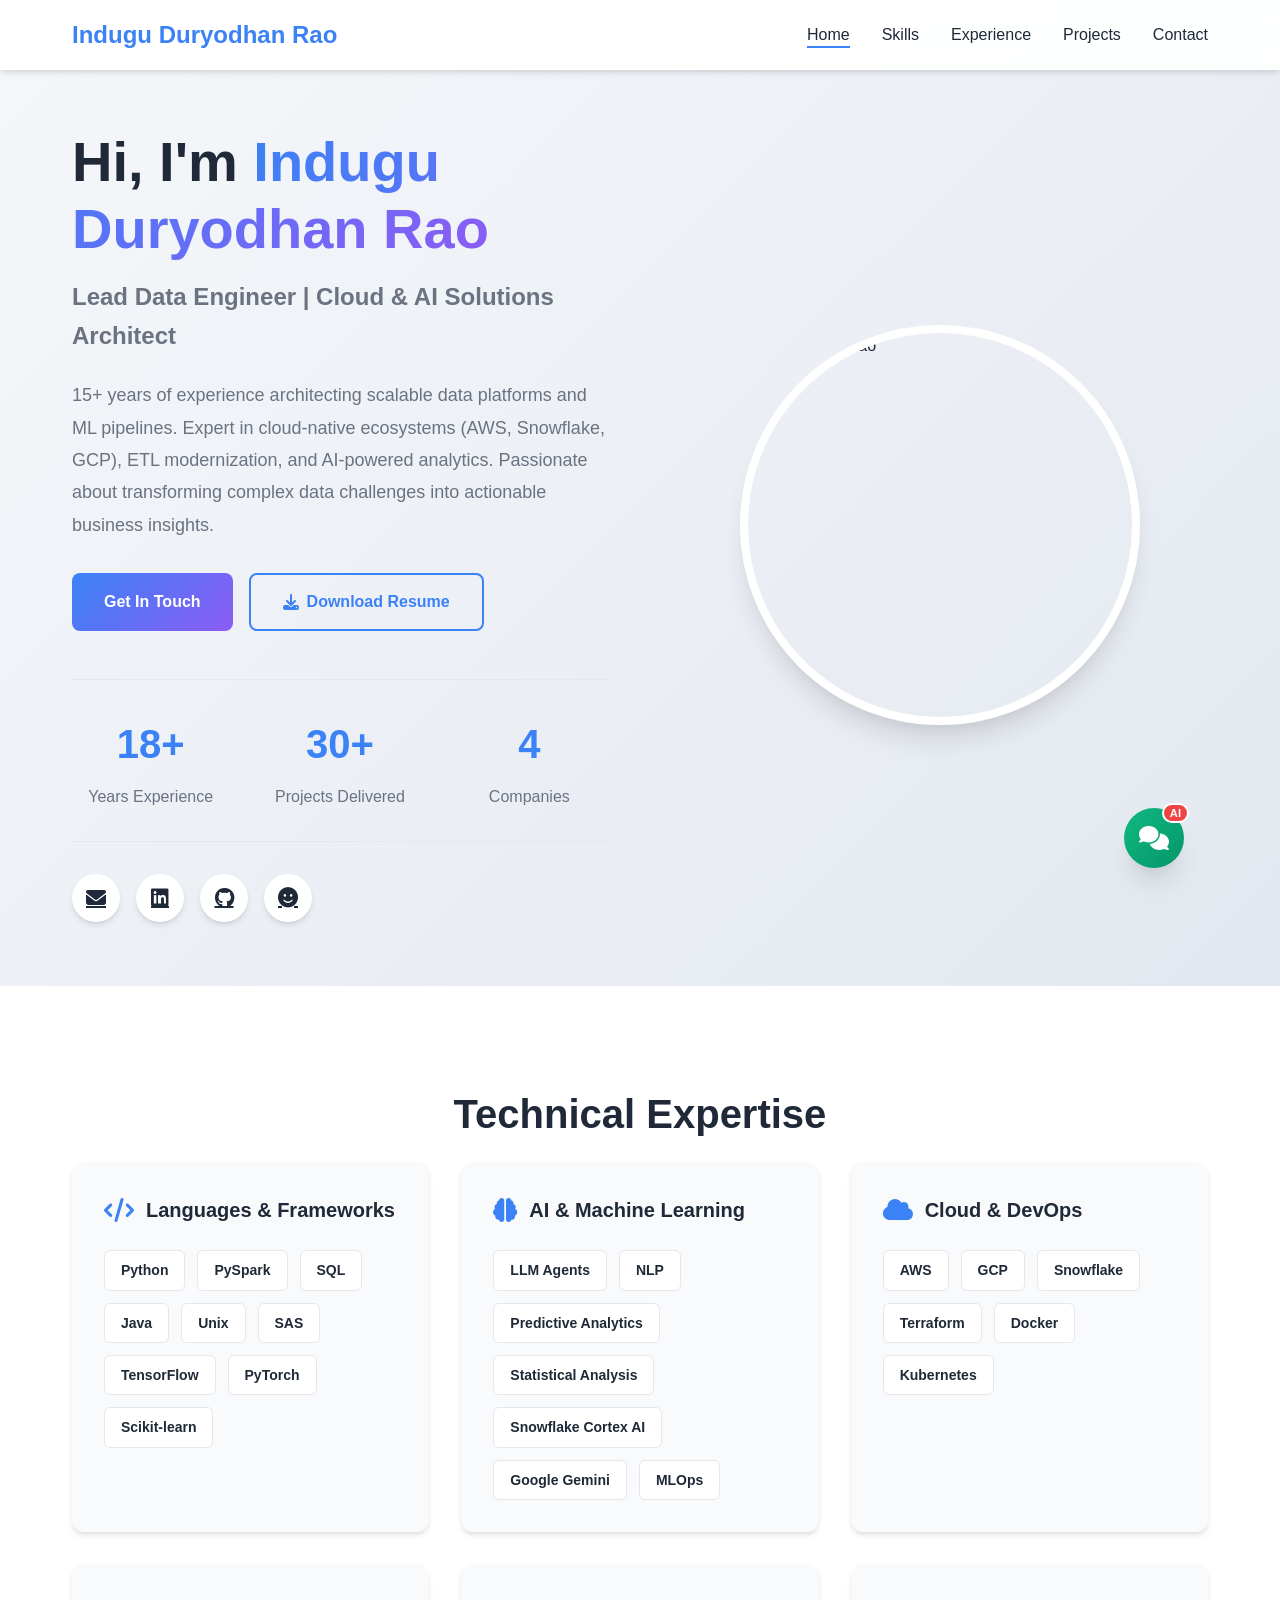
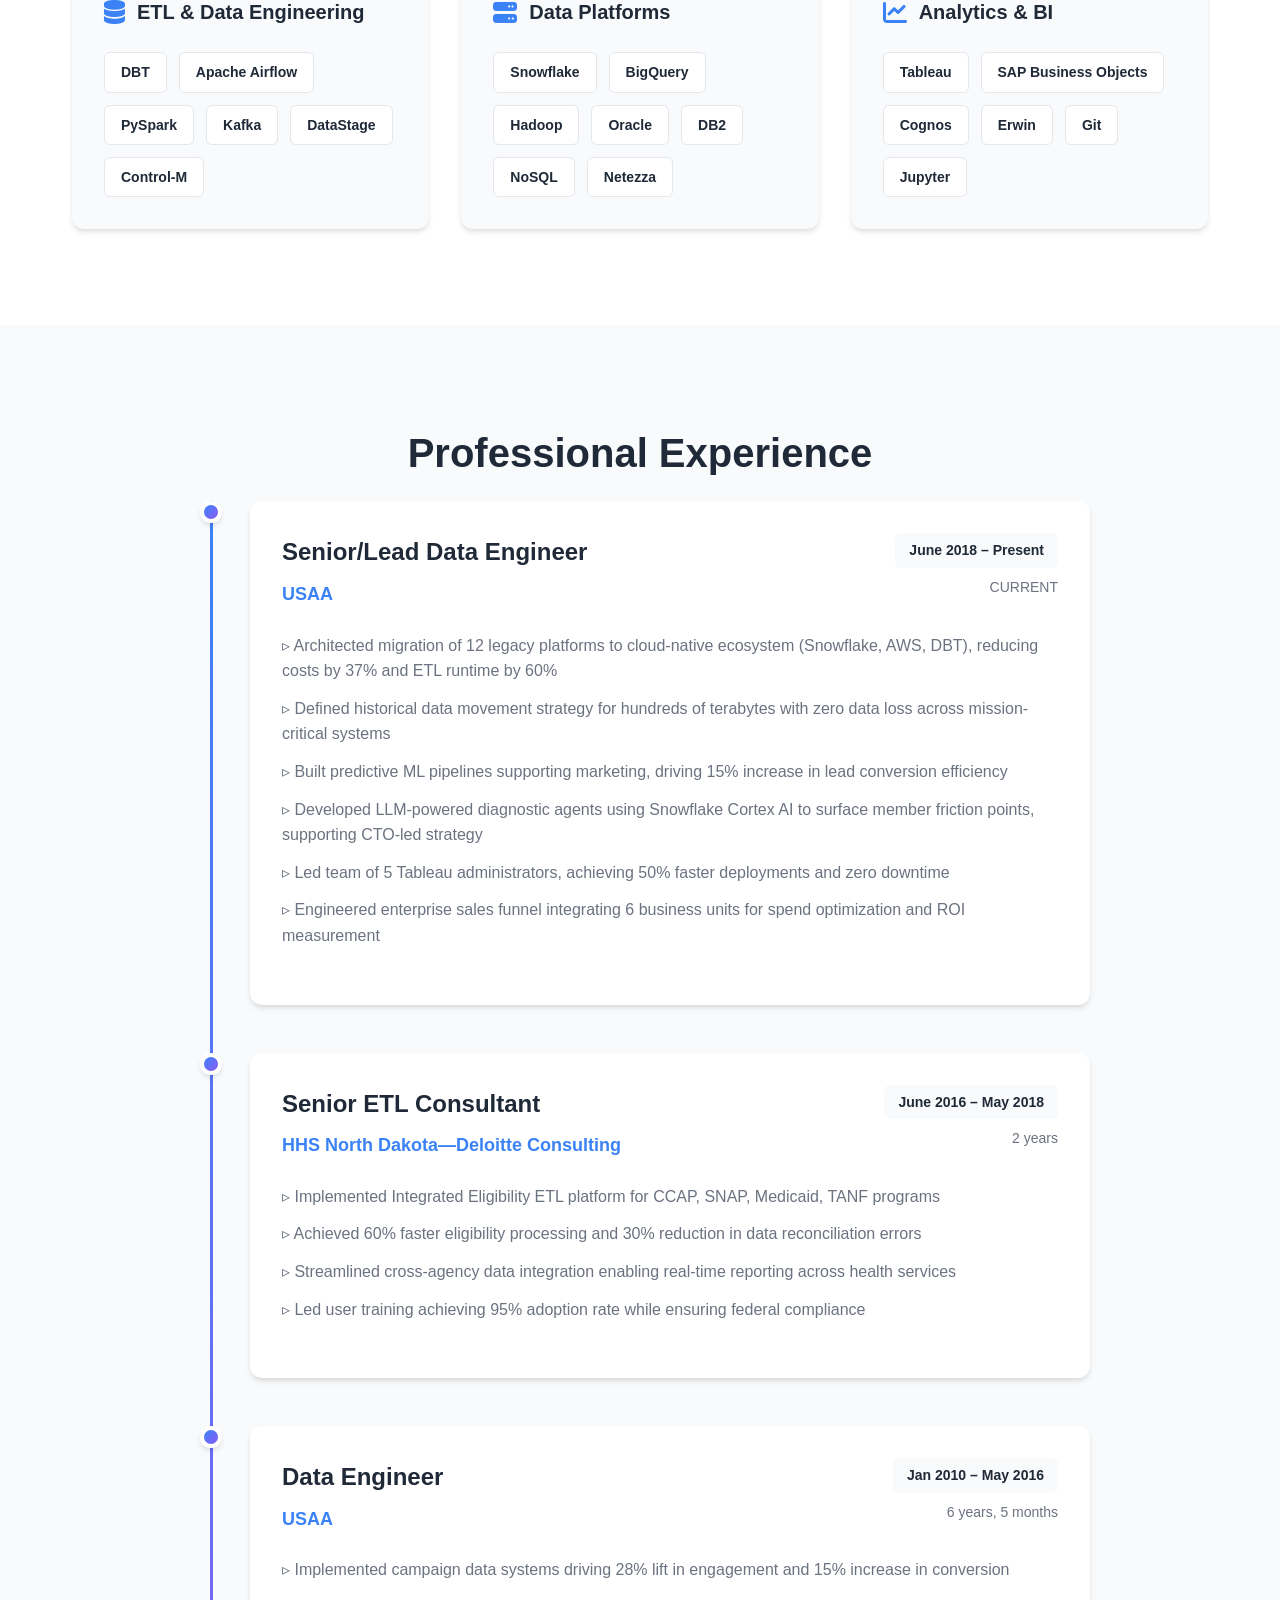
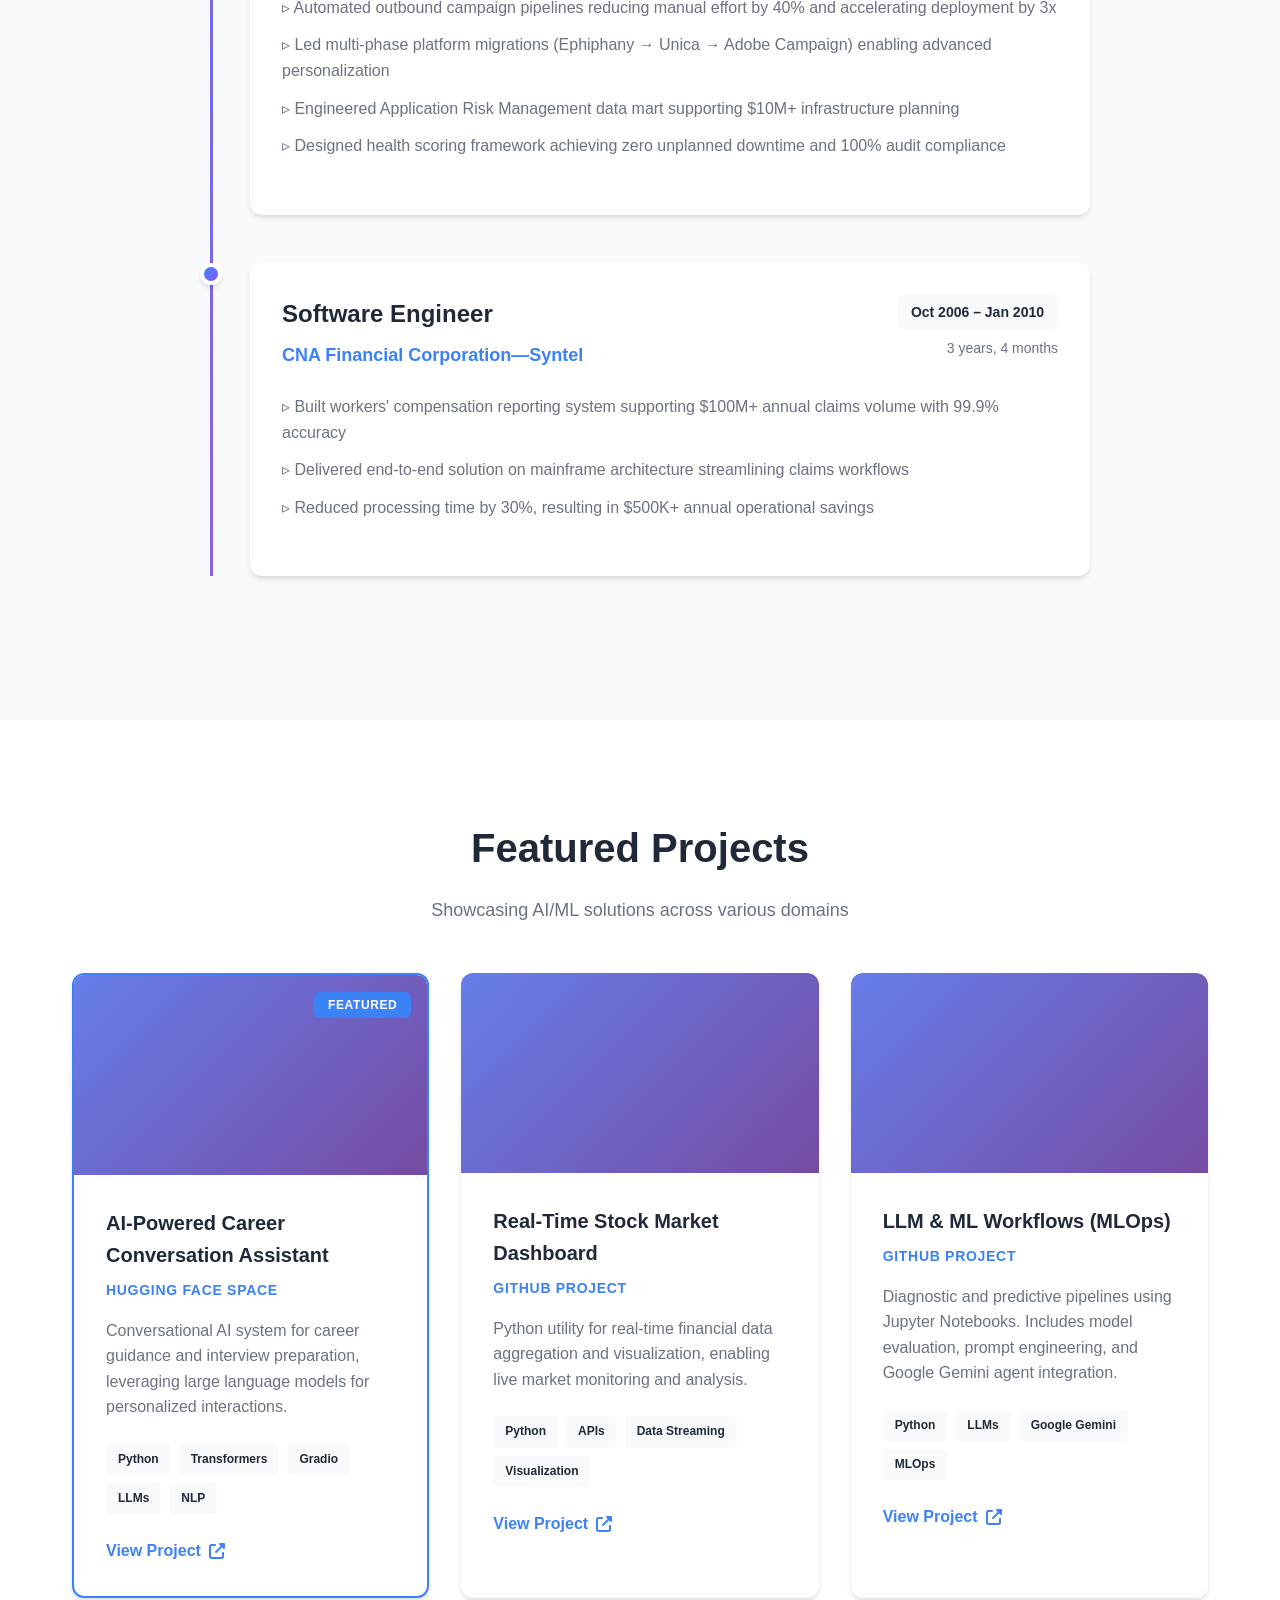
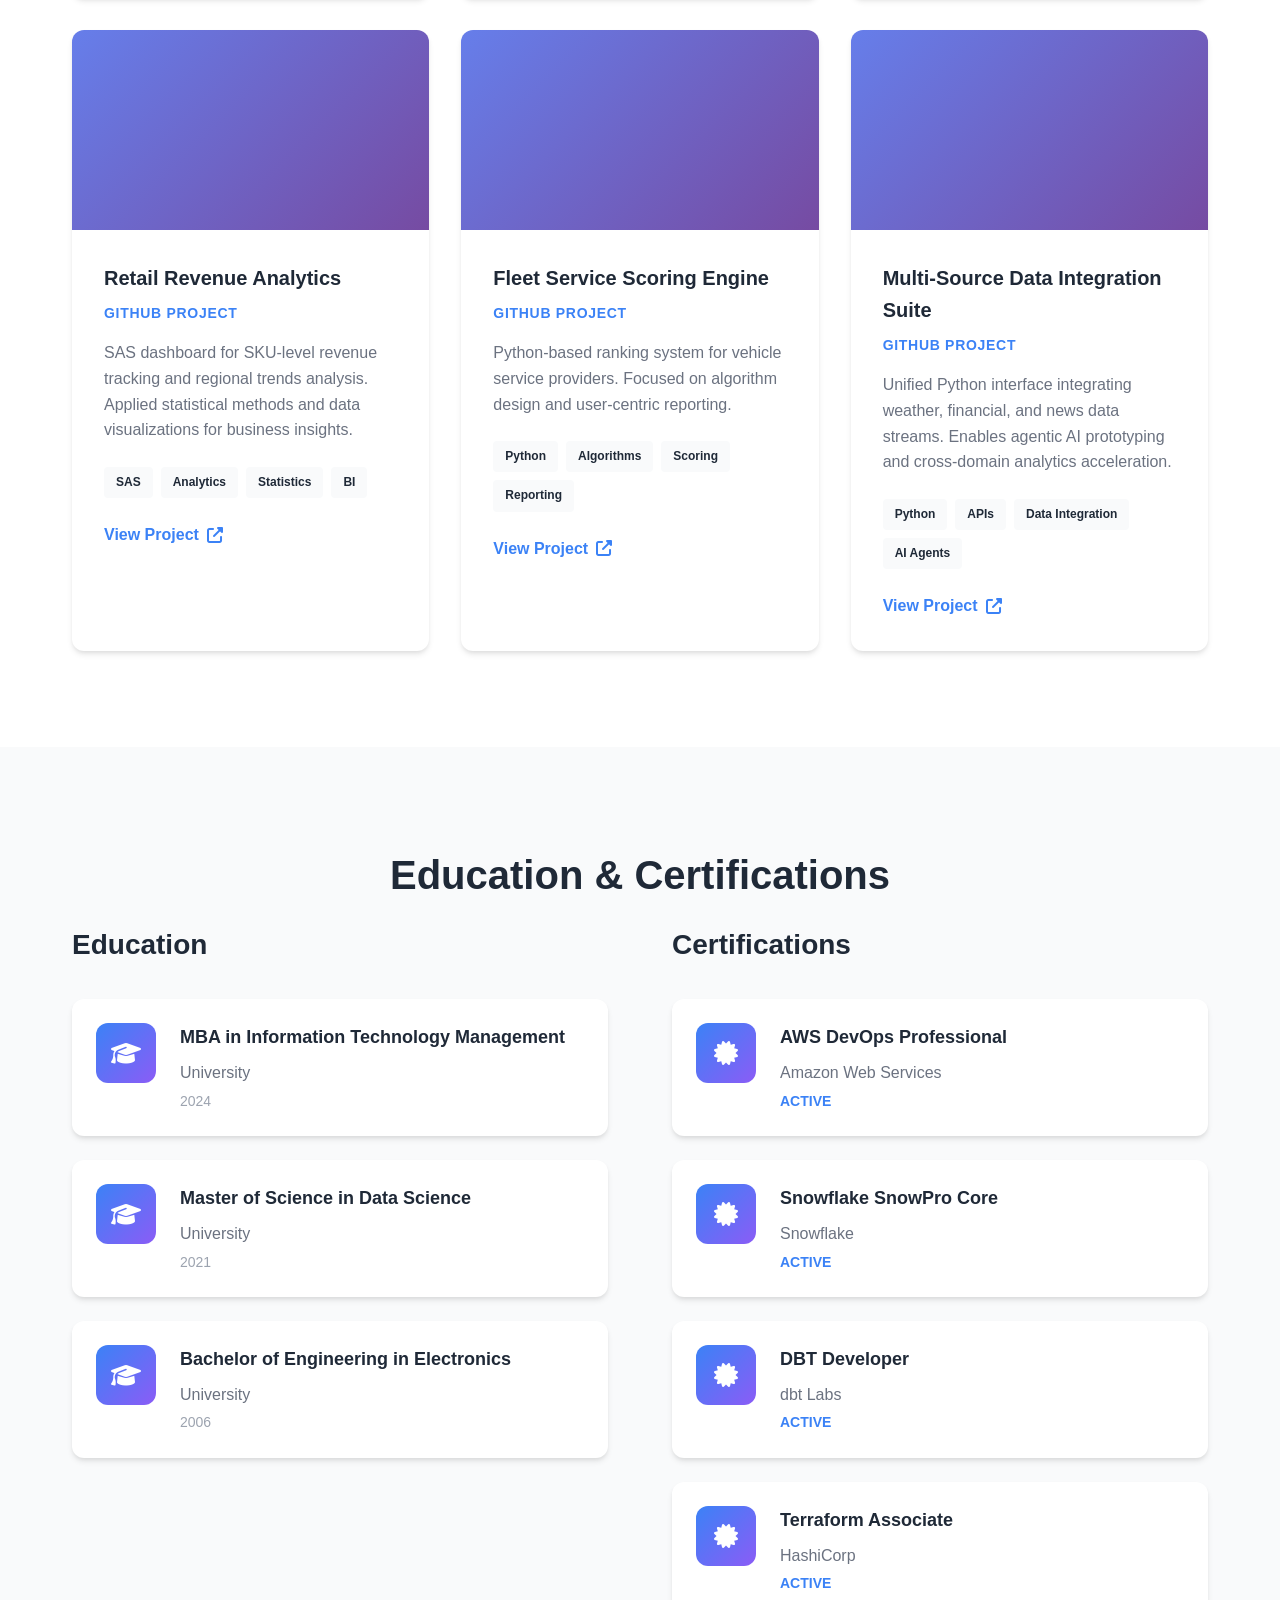
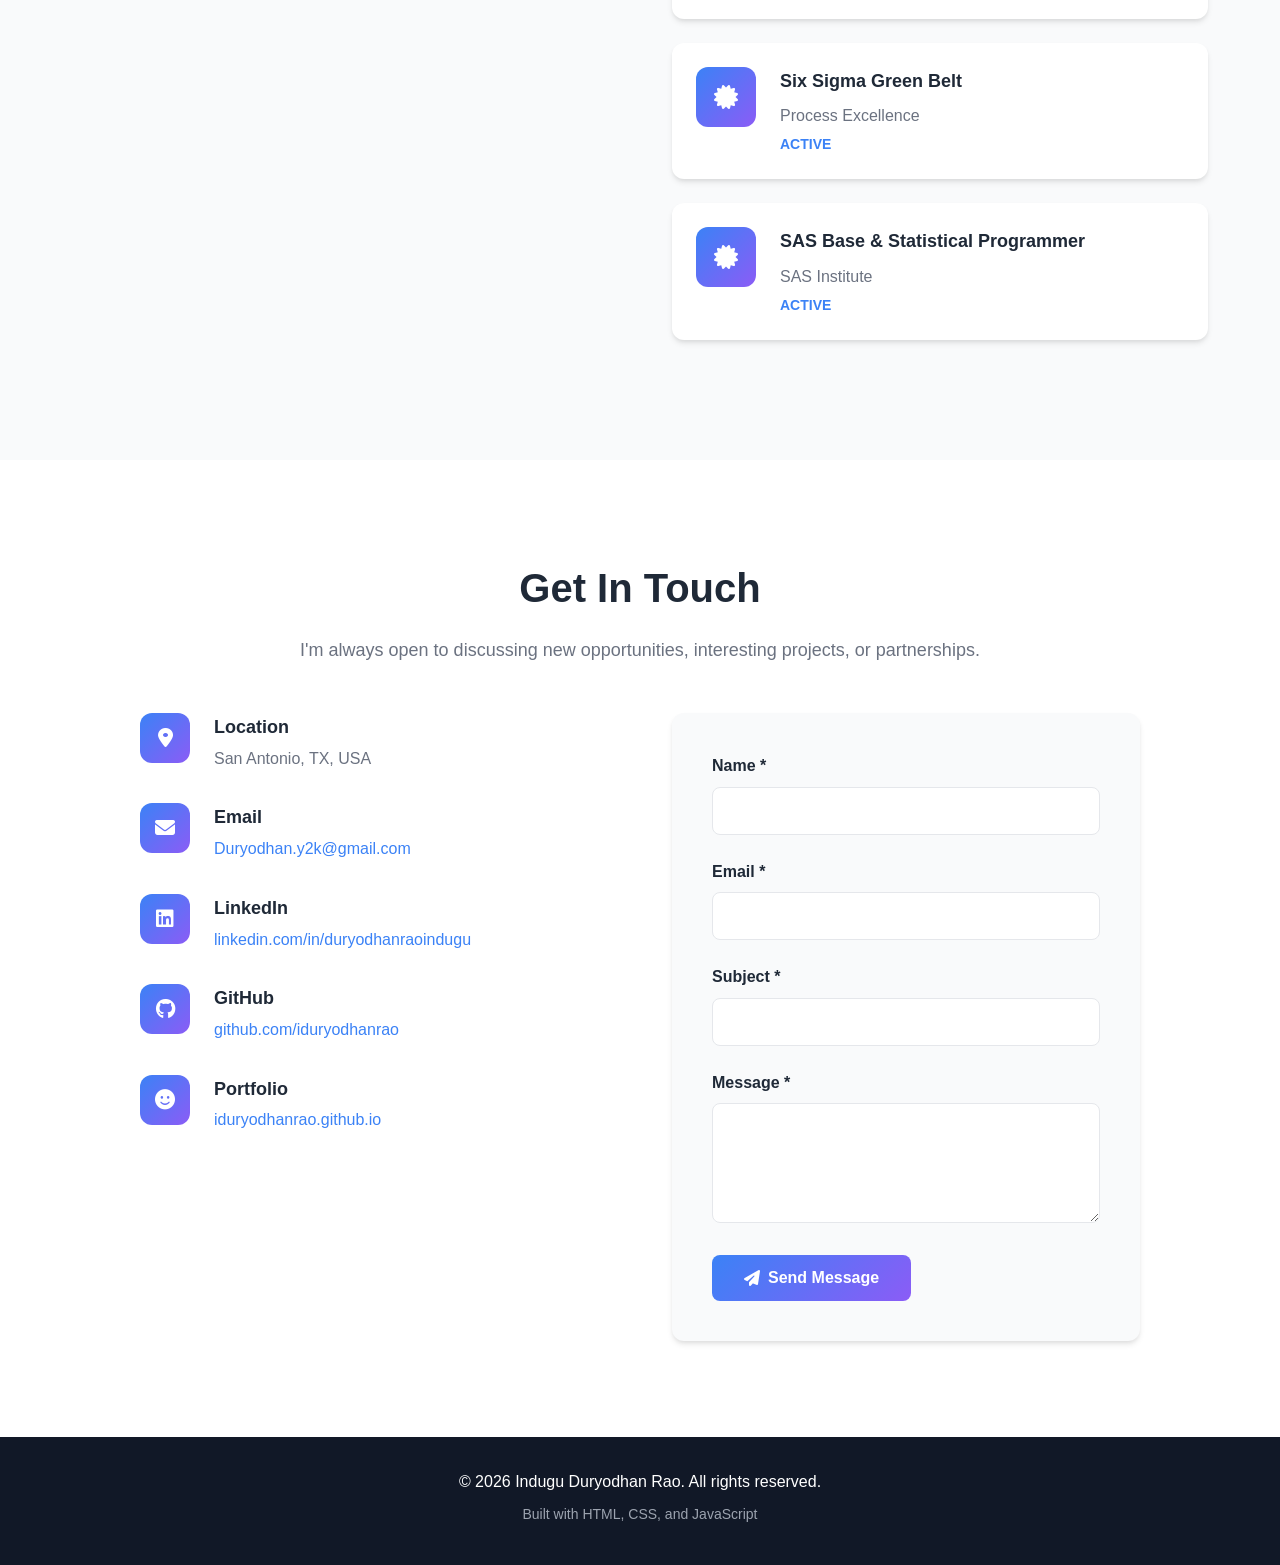
==== profile.html @ e5ca879a "Add files via upload" ====
<!DOCTYPE html>
<html lang="en">
<head>
    <meta charset="UTF-8">
    <meta name="viewport" content="width=device-width, initial-scale=1.0">
    <title>Indugu Duryodhan Rao - Lead Data Engineer</title>
    <link rel="stylesheet" href="profile.css">
    <link rel="stylesheet" href="https://cdnjs.cloudflare.com/ajax/libs/font-awesome/6.4.0/css/all.min.css">
</head>
<body>
    <!-- Navigation -->
    <nav class="navbar" id="navbar">
        <div class="container">
            <div class="nav-brand">Indugu Duryodhan Rao</div>
            <ul class="nav-menu" id="navMenu">
                <li><a href="#home">Home</a></li>
                <li><a href="#skills">Skills</a></li>
                <li><a href="#experience">Experience</a></li>
                <li><a href="#projects">Projects</a></li>
                <li><a href="#contact">Contact</a></li>
            </ul>
            <div class="hamburger" id="hamburger">
                <span></span>
                <span></span>
                <span></span>
            </div>
        </div>
    </nav>

    <!-- Hero Section -->
    <section id="home" class="hero">
        <div class="container">
            <div class="hero-content">
                <div class="hero-text">
                    <h1>Hi, I'm <span class="highlight">Indugu Duryodhan Rao</span></h1>
                    <h2 class="subtitle">Lead Data Engineer | Cloud & AI Solutions Architect</h2>
                    <p class="description">
                        15+ years of experience architecting scalable data platforms and ML pipelines. 
                        Expert in cloud-native ecosystems (AWS, Snowflake, GCP), ETL modernization, and AI-powered analytics. 
                        Passionate about transforming complex data challenges into actionable business insights.
                    </p>
                    <div class="hero-buttons">
                        <a href="#contact" class="btn btn-primary">Get In Touch</a>
                        <a href="#" class="btn btn-secondary" id="downloadResume">
                            <i class="fas fa-download"></i> Download Resume
                        </a>
                    </div>
                    <div class="stats">
                        <div class="stat-item">
                            <h3>18+</h3>
                            <p>Years Experience</p>
                        </div>
                        <div class="stat-item">
                            <h3>30+</h3>
                            <p>Projects Delivered</p>
                        </div>
                        <div class="stat-item">
                            <h3>4</h3>
                            <p>Companies</p>
                        </div>
                    </div>
                    <div class="social-links">
                        <a href="mailto:Duryodhan.y2k@gmail.com" title="Email"><i class="fas fa-envelope"></i></a>
                        <a href="https://linkedin.com/in/duryodhanraoindugu" target="_blank" title="LinkedIn"><i class="fab fa-linkedin"></i></a>
                        <a href="https://github.com/iduryodhanrao" target="_blank" title="GitHub"><i class="fab fa-github"></i></a>
                        <a href="https://huggingface.co/iduryodhanrao" target="_blank" title="Hugging Face"><i class="fas fa-smile"></i></a>
                    </div>
                </div>
                <div class="hero-image">
                    <div class="image-wrapper">
                        <img src="images/profile.png" alt="Duryodhan Rao" id="profileImage">
                    </div>
                </div>
            </div>
        </div>
    </section>

    <!-- Skills Section -->
    <section id="skills" class="skills">
        <div class="container">
            <h2 class="section-title">Technical Expertise</h2>
            <div class="skills-grid">
                
                <!-- Languages & Frameworks -->
                <div class="skill-category">
                    <h3><i class="fas fa-code"></i> Languages & Frameworks</h3>
                    <div class="skill-tags">
                        <span class="skill-tag">Python</span>
                        <span class="skill-tag">PySpark</span>
                        <span class="skill-tag">SQL</span>
                        <span class="skill-tag">Java</span>
                        <span class="skill-tag">Unix</span>
                        <span class="skill-tag">SAS</span>
                        <span class="skill-tag">TensorFlow</span>
                        <span class="skill-tag">PyTorch</span>
                        <span class="skill-tag">Scikit-learn</span>
                    </div>
                </div>

                <!-- AI & Machine Learning -->
                <div class="skill-category">
                    <h3><i class="fas fa-brain"></i> AI & Machine Learning</h3>
                    <div class="skill-tags">
                        <span class="skill-tag">LLM Agents</span>
                        <span class="skill-tag">NLP</span>
                        <span class="skill-tag">Predictive Analytics</span>
                        <span class="skill-tag">Statistical Analysis</span>
                        <span class="skill-tag">Snowflake Cortex AI</span>
                        <span class="skill-tag">Google Gemini</span>
                        <span class="skill-tag">MLOps</span>
                    </div>
                </div>

                <!-- Cloud Platforms -->
                <div class="skill-category">
                    <h3><i class="fas fa-cloud"></i> Cloud & DevOps</h3>
                    <div class="skill-tags">
                        <span class="skill-tag">AWS</span>
                        <span class="skill-tag">GCP</span>
                        <span class="skill-tag">Snowflake</span>
                        <span class="skill-tag">Terraform</span>
                        <span class="skill-tag">Docker</span>
                        <span class="skill-tag">Kubernetes</span>
                    </div>
                </div>

                <!-- Data Engineering -->
                <div class="skill-category">
                    <h3><i class="fas fa-database"></i> ETL & Data Engineering</h3>
                    <div class="skill-tags">
                        <span class="skill-tag">DBT</span>
                        <span class="skill-tag">Apache Airflow</span>
                        <span class="skill-tag">PySpark</span>
                        <span class="skill-tag">Kafka</span>
                        <span class="skill-tag">DataStage</span>
                        <span class="skill-tag">Control-M</span>
                    </div>
                </div>

                <!-- Databases -->
                <div class="skill-category">
                    <h3><i class="fas fa-server"></i> Data Platforms</h3>
                    <div class="skill-tags">
                        <span class="skill-tag">Snowflake</span>
                        <span class="skill-tag">BigQuery</span>
                        <span class="skill-tag">Hadoop</span>
                        <span class="skill-tag">Oracle</span>
                        <span class="skill-tag">DB2</span>
                        <span class="skill-tag">NoSQL</span>
                        <span class="skill-tag">Netezza</span>
                    </div>
                </div>

                <!-- Tools & Others -->
                <div class="skill-category">
                    <h3><i class="fas fa-chart-line"></i> Analytics & BI</h3>
                    <div class="skill-tags">
                        <span class="skill-tag">Tableau</span>
                        <span class="skill-tag">SAP Business Objects</span>
                        <span class="skill-tag">Cognos</span>
                        <span class="skill-tag">Erwin</span>
                        <span class="skill-tag">Git</span>
                        <span class="skill-tag">Jupyter</span>
                    </div>
                </div>
            </div>
        </div>
    </section>

    <!-- Experience Section -->
    <section id="experience" class="experience">
        <div class="container">
            <h2 class="section-title">Professional Experience</h2>
            <div class="timeline">
                
                <!-- Experience Item 1 -->
                <div class="timeline-item">
                    <div class="timeline-marker"></div>
                    <div class="timeline-content">
                        <div class="company-header">
                            <div>
                                <h3>Senior/Lead Data Engineer</h3>
                                <h4><a href="https://www.usaa.com" target="_blank">USAA</a></h4>
                            </div>
                            <div class="timeline-date">
                                <span class="badge">June 2018 – Present</span>
                                <span class="duration">CURRENT</span>
                            </div>
                        </div>
                        <ul class="achievements">
                            <li>▹ Architected migration of 12 legacy platforms to cloud-native ecosystem (Snowflake, AWS, DBT), reducing costs by 37% and ETL runtime by 60%</li>
                            <li>▹ Defined historical data movement strategy for hundreds of terabytes with zero data loss across mission-critical systems</li>
                            <li>▹ Built predictive ML pipelines supporting marketing, driving 15% increase in lead conversion efficiency</li>
                            <li>▹ Developed LLM-powered diagnostic agents using Snowflake Cortex AI to surface member friction points, supporting CTO-led strategy</li>
                            <li>▹ Led team of 5 Tableau administrators, achieving 50% faster deployments and zero downtime</li>
                            <li>▹ Engineered enterprise sales funnel integrating 6 business units for spend optimization and ROI measurement</li>
                        </ul>
                        <div class="company-logo">
                            <img src="images/usaa.png" alt="USAA" onerror="this.style.display='none'">
                        </div>
                    </div>
                </div>

                <!-- Experience Item 2 -->
                <div class="timeline-item">
                    <div class="timeline-marker"></div>
                    <div class="timeline-content">
                        <div class="company-header">
                            <div>
                                <h3>Senior ETL Consultant</h3>
                                <h4><a href="https://www.deloitte.com" target="_blank">HHS North Dakota—Deloitte Consulting</a></h4>
                            </div>
                            <div class="timeline-date">
                                <span class="badge">June 2016 – May 2018</span>
                                <span class="duration">2 years</span>
                            </div>
                        </div>
                        <ul class="achievements">
                            <li>▹ Implemented Integrated Eligibility ETL platform for CCAP, SNAP, Medicaid, TANF programs</li>
                            <li>▹ Achieved 60% faster eligibility processing and 30% reduction in data reconciliation errors</li>
                            <li>▹ Streamlined cross-agency data integration enabling real-time reporting across health services</li>
                            <li>▹ Led user training achieving 95% adoption rate while ensuring federal compliance</li>
                        </ul>
                        <div class="company-logo">
                            <img src="images/deloitte.png" alt="Deloitte" onerror="this.style.display='none'">
                        </div>
                    </div>
                </div>

                <!-- Experience Item 3 -->
                <div class="timeline-item">
                    <div class="timeline-marker"></div>
                    <div class="timeline-content">
                        <div class="company-header">
                            <div>
                                <h3>Data Engineer</h3>
                                <h4><a href="https://www.usaa.com" target="_blank">USAA</a></h4>
                            </div>
                            <div class="timeline-date">
                                <span class="badge">Jan 2010 – May 2016</span>
                                <span class="duration">6 years, 5 months</span>
                            </div>
                        </div>
                        <ul class="achievements">
                            <li>▹ Implemented campaign data systems driving 28% lift in engagement and 15% increase in conversion</li>
                            <li>▹ Automated outbound campaign pipelines reducing manual effort by 40% and accelerating deployment by 3x</li>
                            <li>▹ Led multi-phase platform migrations (Ephiphany → Unica → Adobe Campaign) enabling advanced personalization</li>
                            <li>▹ Engineered Application Risk Management data mart supporting $10M+ infrastructure planning</li>
                            <li>▹ Designed health scoring framework achieving zero unplanned downtime and 100% audit compliance</li>
                        </ul>
                        <div class="company-logo">
                            <img src="images/usaa.png" alt="USAA" onerror="this.style.display='none'">
                        </div>
                    </div>
                </div>

                <!-- Experience Item 4 -->
                <div class="timeline-item">
                    <div class="timeline-marker"></div>
                    <div class="timeline-content">
                        <div class="company-header">
                            <div>
                                <h3>Software Engineer</h3>
                                <h4><a href="https://www.cna.com" target="_blank">CNA Financial Corporation—Syntel</a></h4>
                            </div>
                            <div class="timeline-date">
                                <span class="badge">Oct 2006 – Jan 2010</span>
                                <span class="duration">3 years, 4 months</span>
                            </div>
                        </div>
                        <ul class="achievements">
                            <li>▹ Built workers' compensation reporting system supporting $100M+ annual claims volume with 99.9% accuracy</li>
                            <li>▹ Delivered end-to-end solution on mainframe architecture streamlining claims workflows</li>
                            <li>▹ Reduced processing time by 30%, resulting in $500K+ annual operational savings</li>
                        </ul>
                        <div class="company-logo">
                            <img src="images/cna.png" alt="CNA" onerror="this.style.display='none'">
                        </div>
                    </div>
                </div>

            </div>
        </div>
    </section>

    <!-- Projects Section -->
    <section id="projects" class="projects">
        <div class="container">
            <h2 class="section-title">Featured Projects</h2>
            <p class="section-subtitle">Showcasing AI/ML solutions across various domains</p>
            
            <div class="projects-grid">
                
                <!-- Project 1 -->
                <div class="project-card featured">
                    <div class="project-image">
                        <img src="images/project1.jpg" alt="Project 1" onerror="this.style.display='none'">
                        <div class="project-overlay">
                            <span class="badge-featured">FEATURED</span>
                        </div>
                    </div>
                    <div class="project-content">
                        <h3>AI-Powered Career Conversation Assistant</h3>
                        <p class="project-company">HUGGING FACE SPACE</p>
                        <p class="project-description">
                            Conversational AI system for career guidance and interview preparation, 
                            leveraging large language models for personalized interactions.
                        </p>
                        <div class="project-tech">
                            <span class="tech-tag">Python</span>
                            <span class="tech-tag">Transformers</span>
                            <span class="tech-tag">Gradio</span>
                            <span class="tech-tag">LLMs</span>
                            <span class="tech-tag">NLP</span>
                        </div>
                        <div class="project-links">
                            <a href="https://huggingface.co/spaces/iduryodhanrao/career_conversation" target="_blank" class="project-link">
                                View Project <i class="fas fa-external-link-alt"></i>
                            </a>
                        </div>
                    </div>
                </div>

                <!-- Project 2 -->
                <div class="project-card">
                    <div class="project-image">
                        <img src="images/project2.jpg" alt="Project 2" onerror="this.style.display='none'">
                    </div>
                    <div class="project-content">
                        <h3>Real-Time Stock Market Dashboard</h3>
                        <p class="project-company">GITHUB PROJECT</p>
                        <p class="project-description">
                            Python utility for real-time financial data aggregation and visualization, 
                            enabling live market monitoring and analysis.
                        </p>
                        <div class="project-tech">
                            <span class="tech-tag">Python</span>
                            <span class="tech-tag">APIs</span>
                            <span class="tech-tag">Data Streaming</span>
                            <span class="tech-tag">Visualization</span>
                        </div>
                        <div class="project-links">
                            <a href="https://github.com/iduryodhanrao" target="_blank" class="project-link">
                                View Project <i class="fas fa-external-link-alt"></i>
                            </a>
                        </div>
                    </div>
                </div>

                <!-- Project 3 -->
                <div class="project-card">
                    <div class="project-image">
                        <img src="images/project3.jpg" alt="Project 3" onerror="this.style.display='none'">
                    </div>
                    <div class="project-content">
                        <h3>LLM & ML Workflows (MLOps)</h3>
                        <p class="project-company">GITHUB PROJECT</p>
                        <p class="project-description">
                            Diagnostic and predictive pipelines using Jupyter Notebooks. 
                            Includes model evaluation, prompt engineering, and Google Gemini agent integration.
                        </p>
                        <div class="project-tech">
                            <span class="tech-tag">Python</span>
                            <span class="tech-tag">LLMs</span>
                            <span class="tech-tag">Google Gemini</span>
                            <span class="tech-tag">MLOps</span>
                        </div>
                        <div class="project-links">
                            <a href="https://github.com/iduryodhanrao" target="_blank" class="project-link">
                                View Project <i class="fas fa-external-link-alt"></i>
                            </a>
                        </div>
                    </div>
                </div>

                <!-- Project 4 -->
                <div class="project-card">
                    <div class="project-image">
                        <img src="images/project4.jpg" alt="Project 4" onerror="this.style.display='none'">
                    </div>
                    <div class="project-content">
                        <h3>Retail Revenue Analytics</h3>
                        <p class="project-company">GITHUB PROJECT</p>
                        <p class="project-description">
                            SAS dashboard for SKU-level revenue tracking and regional trends analysis. 
                            Applied statistical methods and data visualizations for business insights.
                        </p>
                        <div class="project-tech">
                            <span class="tech-tag">SAS</span>
                            <span class="tech-tag">Analytics</span>
                            <span class="tech-tag">Statistics</span>
                            <span class="tech-tag">BI</span>
                        </div>
                        <div class="project-links">
                            <a href="https://github.com/iduryodhanrao" target="_blank" class="project-link">
                                View Project <i class="fas fa-external-link-alt"></i>
                            </a>
                        </div>
                    </div>
                </div>

                <!-- Project 5 -->
                <div class="project-card">
                    <div class="project-image">
                        <img src="images/project5.jpg" alt="Project 5" onerror="this.style.display='none'">
                    </div>
                    <div class="project-content">
                        <h3>Fleet Service Scoring Engine</h3>
                        <p class="project-company">GITHUB PROJECT</p>
                        <p class="project-description">
                            Python-based ranking system for vehicle service providers. 
                            Focused on algorithm design and user-centric reporting.
                        </p>
                        <div class="project-tech">
                            <span class="tech-tag">Python</span>
                            <span class="tech-tag">Algorithms</span>
                            <span class="tech-tag">Scoring</span>
                            <span class="tech-tag">Reporting</span>
                        </div>
                        <div class="project-links">
                            <a href="https://github.com/iduryodhanrao" target="_blank" class="project-link">
                                View Project <i class="fas fa-external-link-alt"></i>
                            </a>
                        </div>
                    </div>
                </div>

                <!-- Project 6 -->
                <div class="project-card">
                    <div class="project-image">
                        <img src="images/project6.jpg" alt="Project 6" onerror="this.style.display='none'">
                    </div>
                    <div class="project-content">
                        <h3>Multi-Source Data Integration Suite</h3>
                        <p class="project-company">GITHUB PROJECT</p>
                        <p class="project-description">
                            Unified Python interface integrating weather, financial, and news data streams. 
                            Enables agentic AI prototyping and cross-domain analytics acceleration.
                        </p>
                        <div class="project-tech">
                            <span class="tech-tag">Python</span>
                            <span class="tech-tag">APIs</span>
                            <span class="tech-tag">Data Integration</span>
                            <span class="tech-tag">AI Agents</span>
                        </div>
                        <div class="project-links">
                            <a href="https://github.com/iduryodhanrao" target="_blank" class="project-link">
                                View Project <i class="fas fa-external-link-alt"></i>
                            </a>
                        </div>
                    </div>
                </div>

            </div>
        </div>
    </section>

    <!-- Education & Certifications -->
    <section id="education" class="education">
        <div class="container">
            <h2 class="section-title">Education & Certifications</h2>
            <div class="education-grid">
                
                <!-- Education -->
                <div class="education-section">
                    <h3 class="subsection-title">Education</h3>
                    <div class="education-item">
                        <div class="education-icon">
                            <i class="fas fa-graduation-cap"></i>
                        </div>
                        <div class="education-content">
                            <h4>MBA in Information Technology Management</h4>
                            <p class="institution">University</p>
                            <p class="year">2024</p>
                        </div>
                    </div>
                    <div class="education-item">
                        <div class="education-icon">
                            <i class="fas fa-graduation-cap"></i>
                        </div>
                        <div class="education-content">
                            <h4>Master of Science in Data Science</h4>
                            <p class="institution">University</p>
                            <p class="year">2021</p>
                        </div>
                    </div>
                    <div class="education-item">
                        <div class="education-icon">
                            <i class="fas fa-graduation-cap"></i>
                        </div>
                        <div class="education-content">
                            <h4>Bachelor of Engineering in Electronics</h4>
                            <p class="institution">University</p>
                            <p class="year">2006</p>
                        </div>
                    </div>
                </div>

                <!-- Certifications -->
                <div class="certifications-section">
                    <h3 class="subsection-title">Certifications</h3>
                    <div class="certification-item">
                        <div class="certification-icon">
                            <i class="fas fa-certificate"></i>
                        </div>
                        <div class="certification-content">
                            <h4>AWS DevOps Professional</h4>
                            <p class="issuer">Amazon Web Services</p>
                            <p class="status active">ACTIVE</p>
                        </div>
                    </div>
                    <div class="certification-item">
                        <div class="certification-icon">
                            <i class="fas fa-certificate"></i>
                        </div>
                        <div class="certification-content">
                            <h4>Snowflake SnowPro Core</h4>
                            <p class="issuer">Snowflake</p>
                            <p class="status active">ACTIVE</p>
                        </div>
                    </div>
                    <div class="certification-item">
                        <div class="certification-icon">
                            <i class="fas fa-certificate"></i>
                        </div>
                        <div class="certification-content">
                            <h4>DBT Developer</h4>
                            <p class="issuer">dbt Labs</p>
                            <p class="status active">ACTIVE</p>
                        </div>
                    </div>
                    <div class="certification-item">
                        <div class="certification-icon">
                            <i class="fas fa-certificate"></i>
                        </div>
                        <div class="certification-content">
                            <h4>Terraform Associate</h4>
                            <p class="issuer">HashiCorp</p>
                            <p class="status active">ACTIVE</p>
                        </div>
                    </div>
                    <div class="certification-item">
                        <div class="certification-icon">
                            <i class="fas fa-certificate"></i>
                        </div>
                        <div class="certification-content">
                            <h4>Six Sigma Green Belt</h4>
                            <p class="issuer">Process Excellence</p>
                            <p class="status active">ACTIVE</p>
                        </div>
                    </div>
                    <div class="certification-item">
                        <div class="certification-icon">
                            <i class="fas fa-certificate"></i>
                        </div>
                        <div class="certification-content">
                            <h4>SAS Base & Statistical Programmer</h4>
                            <p class="issuer">SAS Institute</p>
                            <p class="status active">ACTIVE</p>
                        </div>
                    </div>
                </div>
            </div>
        </div>
    </section>

    <!-- Contact Section -->
    <section id="contact" class="contact">
        <div class="container">
            <h2 class="section-title">Get In Touch</h2>
            <p class="section-subtitle">
                I'm always open to discussing new opportunities, interesting projects, or partnerships.
            </p>
            
            <div class="contact-content">
                <div class="contact-info">
                    <div class="contact-item">
                        <i class="fas fa-map-marker-alt"></i>
                        <div>
                            <h4>Location</h4>
                            <p>San Antonio, TX, USA</p>
                        </div>
                    </div>
                    <div class="contact-item">
                        <i class="fas fa-envelope"></i>
                        <div>
                            <h4>Email</h4>
                            <p><a href="mailto:Duryodhan.y2k@gmail.com">Duryodhan.y2k@gmail.com</a></p>
                        </div>
                    </div>
                    <div class="contact-item">
                        <i class="fab fa-linkedin"></i>
                        <div>
                            <h4>LinkedIn</h4>
                            <p><a href="https://linkedin.com/in/duryodhanraoindugu" target="_blank">linkedin.com/in/duryodhanraoindugu</a></p>
                        </div>
                    </div>
                    <div class="contact-item">
                        <i class="fab fa-github"></i>
                        <div>
                            <h4>GitHub</h4>
                            <p><a href="https://github.com/iduryodhanrao" target="_blank">github.com/iduryodhanrao</a></p>
                        </div>
                    </div>
                    <div class="contact-item">
                        <i class="fas fa-smile"></i>
                        <div>
                            <h4>Portfolio</h4>
                            <p><a href="https://iduryodhanrao.github.io" target="_blank">iduryodhanrao.github.io</a></p>
                        </div>
                    </div>
                </div>

                <form class="contact-form" id="contactForm">
                    <div class="form-group">
                        <label for="name">Name *</label>
                        <input type="text" id="name" name="name" required>
                    </div>
                    <div class="form-group">
                        <label for="email">Email *</label>
                        <input type="email" id="email" name="email" required>
                    </div>
                    <div class="form-group">
                        <label for="subject">Subject *</label>
                        <input type="text" id="subject" name="subject" required>
                    </div>
                    <div class="form-group">
                        <label for="message">Message *</label>
                        <textarea id="message" name="message" rows="5" required></textarea>
                    </div>
                    <button type="submit" class="btn btn-primary">
                        <i class="fas fa-paper-plane"></i> Send Message
                    </button>
                </form>
            </div>
        </div>
    </section>

    <!-- AI Chat Assistant Modal -->
    <div id="chatModal" class="chat-modal">
        <div class="chat-modal-content">
            <div class="chat-modal-header">
                <h3><i class="fas fa-robot"></i> Ask Duryo's AI Assistant</h3>
                <button class="chat-close-btn" id="closeChatModal">
                    <i class="fas fa-times"></i>
                </button>
            </div>
            <div class="chat-modal-body">
                <iframe 
                    id="chatIframe"
                    src="https://iduryodhanrao-career-conversation.hf.space"
                    frameborder="0"
                    width="100%"
                    height="100%"
                    allow="microphone; camera"
                ></iframe>
            </div>
            <div class="chat-modal-footer">
                <p><i class="fas fa-info-circle"></i> Powered by AI - Ask me anything about my career, skills, and experience!</p>
            </div>
        </div>
    </div>

    <!-- Floating Chat Button -->
    <button id="floatingChatBtn" class="floating-chat-btn" title="Chat with AI Assistant">
        <i class="fas fa-comments"></i>
        <span class="chat-badge">AI</span>
    </button>

    <!-- Footer -->
    <footer class="footer">
        <div class="container">
            <p>&copy; 2026 Indugu Duryodhan Rao. All rights reserved.</p>
            <p class="footer-tech">Built with HTML, CSS, and JavaScript</p>
        </div>
    </footer>

    <!-- Scroll to Top Button -->
    <button id="scrollToTop" class="scroll-to-top">
        <i class="fas fa-arrow-up"></i>
    </button>

    <script src="profile.js"></script>
</body>
</html>
---- profile.css ----
/* Reset and Base Styles */
* {
    margin: 0;
    padding: 0;
    box-sizing: border-box;
}

:root {
    --primary-color: #3b82f6;
    --secondary-color: #8b5cf6;
    --accent-color: #06b6d4;
    --text-primary: #1f2937;
    --text-secondary: #6b7280;
    --text-light: #9ca3af;
    --bg-primary: #ffffff;
    --bg-secondary: #f9fafb;
    --bg-dark: #111827;
    --border-color: #e5e7eb;
    --shadow: 0 4px 6px -1px rgba(0, 0, 0, 0.1), 0 2px 4px -1px rgba(0, 0, 0, 0.06);
    --shadow-lg: 0 20px 25px -5px rgba(0, 0, 0, 0.1), 0 10px 10px -5px rgba(0, 0, 0, 0.04);
    --transition: all 0.3s ease;
}

body {
    font-family: -apple-system, BlinkMacSystemFont, 'Segoe UI', Roboto, Oxygen, Ubuntu, Cantarell, sans-serif;
    line-height: 1.6;
    color: var(--text-primary);
    background-color: var(--bg-primary);
    overflow-x: hidden;
}

.container {
    max-width: 1200px;
    margin: 0 auto;
    padding: 0 2rem;
}

/* Navigation */
.navbar {
    position: fixed;
    top: 0;
    left: 0;
    right: 0;
    background-color: rgba(255, 255, 255, 0.95);
    backdrop-filter: blur(10px);
    box-shadow: var(--shadow);
    z-index: 1000;
    transition: var(--transition);
}

.navbar .container {
    display: flex;
    justify-content: space-between;
    align-items: center;
    padding: 1rem 2rem;
}

.nav-brand {
    font-size: 1.5rem;
    font-weight: 700;
    color: var(--primary-color);
}

.nav-menu {
    display: flex;
    list-style: none;
    gap: 2rem;
}

.nav-menu a {
    text-decoration: none;
    color: var(--text-primary);
    font-weight: 500;
    transition: var(--transition);
    position: relative;
}

.nav-menu a::after {
    content: '';
    position: absolute;
    bottom: -5px;
    left: 0;
    width: 0;
    height: 2px;
    background-color: var(--primary-color);
    transition: width 0.3s ease;
}

.nav-menu a:hover::after,
.nav-menu a.active::after {
    width: 100%;
}

.nav-menu a:hover {
    color: var(--primary-color);
}

.hamburger {
    display: none;
    flex-direction: column;
    cursor: pointer;
    gap: 4px;
}

.hamburger span {
    width: 25px;
    height: 3px;
    background-color: var(--text-primary);
    transition: var(--transition);
}

/* Hero Section */
.hero {
    min-height: 100vh;
    display: flex;
    align-items: center;
    padding: 8rem 0 4rem;
    background: linear-gradient(135deg, #f5f7fa 0%, #e3e8f0 100%);
}

.hero-content {
    display: grid;
    grid-template-columns: 1fr 1fr;
    gap: 4rem;
    align-items: center;
}

.hero-text h1 {
    font-size: 3.5rem;
    font-weight: 800;
    line-height: 1.2;
    margin-bottom: 1rem;
    color: var(--text-primary);
}

.highlight {
    background: linear-gradient(135deg, var(--primary-color), var(--secondary-color));
    -webkit-background-clip: text;
    -webkit-text-fill-color: transparent;
    background-clip: text;
}

.subtitle {
    font-size: 1.5rem;
    color: var(--text-secondary);
    margin-bottom: 1.5rem;
    font-weight: 600;
}

.description {
    font-size: 1.125rem;
    color: var(--text-secondary);
    margin-bottom: 2rem;
    line-height: 1.8;
}

.hero-buttons {
    display: flex;
    gap: 1rem;
    margin-bottom: 3rem;
}

.btn {
    padding: 0.875rem 2rem;
    border-radius: 8px;
    text-decoration: none;
    font-weight: 600;
    display: inline-flex;
    align-items: center;
    gap: 0.5rem;
    transition: var(--transition);
    border: none;
    cursor: pointer;
    font-size: 1rem;
}

.btn-primary {
    background: linear-gradient(135deg, var(--primary-color), var(--secondary-color));
    color: white;
}

.btn-primary:hover {
    transform: translateY(-2px);
    box-shadow: var(--shadow-lg);
}

.btn-secondary {
    background-color: transparent;
    color: var(--primary-color);
    border: 2px solid var(--primary-color);
}

.btn-secondary:hover {
    background-color: var(--primary-color);
    color: white;
}

.stats {
    display: grid;
    grid-template-columns: repeat(3, 1fr);
    gap: 2rem;
    margin-bottom: 2rem;
    padding: 2rem 0;
    border-top: 1px solid var(--border-color);
    border-bottom: 1px solid var(--border-color);
}

.stat-item {
    text-align: center;
}

.stat-item h3 {
    font-size: 2.5rem;
    font-weight: 800;
    color: var(--primary-color);
    margin-bottom: 0.5rem;
}

.stat-item p {
    color: var(--text-secondary);
    font-weight: 500;
}

.social-links {
    display: flex;
    gap: 1rem;
}

.social-links a {
    width: 48px;
    height: 48px;
    border-radius: 50%;
    background-color: var(--bg-primary);
    display: flex;
    align-items: center;
    justify-content: center;
    color: var(--text-primary);
    font-size: 1.25rem;
    transition: var(--transition);
    box-shadow: var(--shadow);
}

.social-links a:hover {
    background: linear-gradient(135deg, var(--primary-color), var(--secondary-color));
    color: white;
    transform: translateY(-3px);
}

.hero-image {
    display: flex;
    justify-content: center;
    align-items: center;
}

.image-wrapper {
    position: relative;
    width: 400px;
    height: 400px;
    border-radius: 50%;
    overflow: hidden;
    box-shadow: var(--shadow-lg);
    border: 8px solid white;
}

.image-wrapper img {
    width: 100%;
    height: 100%;
    object-fit: cover;
}

/* Section Titles */
.section-title {
    font-size: 2.5rem;
    font-weight: 800;
    text-align: center;
    margin-bottom: 1rem;
    color: var(--text-primary);
}

.section-subtitle {
    text-align: center;
    color: var(--text-secondary);
    font-size: 1.125rem;
    margin-bottom: 3rem;
}

/* Skills Section */
.skills {
    padding: 6rem 0;
    background-color: var(--bg-primary);
}

.skills-grid {
    display: grid;
    grid-template-columns: repeat(auto-fit, minmax(350px, 1fr));
    gap: 2rem;
}

.skill-category {
    background-color: var(--bg-secondary);
    padding: 2rem;
    border-radius: 12px;
    box-shadow: var(--shadow);
    transition: var(--transition);
}

.skill-category:hover {
    transform: translateY(-5px);
    box-shadow: var(--shadow-lg);
}

.skill-category h3 {
    font-size: 1.25rem;
    font-weight: 700;
    margin-bottom: 1.5rem;
    color: var(--text-primary);
    display: flex;
    align-items: center;
    gap: 0.75rem;
}

.skill-category h3 i {
    color: var(--primary-color);
    font-size: 1.5rem;
}

.skill-tags {
    display: flex;
    flex-wrap: wrap;
    gap: 0.75rem;
}

.skill-tag {
    background-color: white;
    color: var(--text-primary);
    padding: 0.5rem 1rem;
    border-radius: 6px;
    font-size: 0.875rem;
    font-weight: 600;
    transition: var(--transition);
    border: 1px solid var(--border-color);
}

.skill-tag:hover {
    background: linear-gradient(135deg, var(--primary-color), var(--secondary-color));
    color: white;
    border-color: transparent;
    transform: translateY(-2px);
}

/* Experience Section */
.experience {
    padding: 6rem 0;
    background-color: var(--bg-secondary);
}

.timeline {
    position: relative;
    max-width: 900px;
    margin: 0 auto;
}

.timeline::before {
    content: '';
    position: absolute;
    left: 20px;
    top: 0;
    bottom: 0;
    width: 3px;
    background: linear-gradient(180deg, var(--primary-color), var(--secondary-color));
}

.timeline-item {
    position: relative;
    padding-left: 60px;
    margin-bottom: 3rem;
}

.timeline-marker {
    position: absolute;
    left: 10px;
    top: 0;
    width: 22px;
    height: 22px;
    border-radius: 50%;
    background: linear-gradient(135deg, var(--primary-color), var(--secondary-color));
    border: 4px solid white;
    box-shadow: var(--shadow);
}

.timeline-content {
    background-color: white;
    padding: 2rem;
    border-radius: 12px;
    box-shadow: var(--shadow);
    transition: var(--transition);
    position: relative;
}

.timeline-content:hover {
    box-shadow: var(--shadow-lg);
    transform: translateX(5px);
}

.company-header {
    display: flex;
    justify-content: space-between;
    align-items: flex-start;
    margin-bottom: 1.5rem;
    flex-wrap: wrap;
    gap: 1rem;
}

.company-header h3 {
    font-size: 1.5rem;
    font-weight: 700;
    color: var(--text-primary);
    margin-bottom: 0.5rem;
}

.company-header h4 {
    font-size: 1.125rem;
    font-weight: 600;
    color: var(--primary-color);
}

.company-header h4 a {
    color: var(--primary-color);
    text-decoration: none;
    transition: var(--transition);
}

.company-header h4 a:hover {
    color: var(--secondary-color);
}

.timeline-date {
    display: flex;
    flex-direction: column;
    align-items: flex-end;
    gap: 0.5rem;
}

.badge {
    background-color: var(--bg-secondary);
    color: var(--text-primary);
    padding: 0.375rem 0.875rem;
    border-radius: 6px;
    font-size: 0.875rem;
    font-weight: 600;
}

.duration {
    color: var(--text-secondary);
    font-size: 0.875rem;
    font-weight: 500;
}

.achievements {
    list-style: none;
    margin-bottom: 1.5rem;
}

.achievements li {
    color: var(--text-secondary);
    margin-bottom: 0.75rem;
    line-height: 1.6;
}

.company-logo {
    display: flex;
    justify-content: flex-end;
}

.company-logo img {
    height: 40px;
    opacity: 0.7;
    transition: var(--transition);
}

.company-logo img:hover {
    opacity: 1;
}

/* Projects Section */
.projects {
    padding: 6rem 0;
    background-color: var(--bg-primary);
}

.projects-grid {
    display: grid;
    grid-template-columns: repeat(auto-fit, minmax(350px, 1fr));
    gap: 2rem;
}

.project-card {
    background-color: white;
    border-radius: 12px;
    overflow: hidden;
    box-shadow: var(--shadow);
    transition: var(--transition);
}

.project-card:hover {
    transform: translateY(-10px);
    box-shadow: var(--shadow-lg);
}

.project-card.featured {
    border: 2px solid var(--primary-color);
}

.project-image {
    position: relative;
    height: 200px;
    background: linear-gradient(135deg, #667eea 0%, #764ba2 100%);
    overflow: hidden;
}

.project-image img {
    width: 100%;
    height: 100%;
    object-fit: cover;
    transition: var(--transition);
}

.project-card:hover .project-image img {
    transform: scale(1.1);
}

.project-overlay {
    position: absolute;
    top: 1rem;
    right: 1rem;
}

.badge-featured {
    background-color: var(--primary-color);
    color: white;
    padding: 0.375rem 0.875rem;
    border-radius: 6px;
    font-size: 0.75rem;
    font-weight: 700;
    text-transform: uppercase;
    letter-spacing: 0.05em;
}

.project-content {
    padding: 2rem;
}

.project-content h3 {
    font-size: 1.25rem;
    font-weight: 700;
    margin-bottom: 0.5rem;
    color: var(--text-primary);
}

.project-company {
    font-size: 0.875rem;
    font-weight: 600;
    color: var(--primary-color);
    text-transform: uppercase;
    letter-spacing: 0.05em;
    margin-bottom: 1rem;
}

.project-description {
    color: var(--text-secondary);
    margin-bottom: 1.5rem;
    line-height: 1.6;
}

.project-tech {
    display: flex;
    flex-wrap: wrap;
    gap: 0.5rem;
    margin-bottom: 1.5rem;
}

.tech-tag {
    background-color: var(--bg-secondary);
    color: var(--text-primary);
    padding: 0.375rem 0.75rem;
    border-radius: 4px;
    font-size: 0.75rem;
    font-weight: 600;
}

.project-links {
    display: flex;
    gap: 1rem;
}

.project-link {
    color: var(--primary-color);
    text-decoration: none;
    font-weight: 600;
    display: inline-flex;
    align-items: center;
    gap: 0.5rem;
    transition: var(--transition);
}

.project-link:hover {
    color: var(--secondary-color);
}

/* Education Section */
.education {
    padding: 6rem 0;
    background-color: var(--bg-secondary);
}

.education-grid {
    display: grid;
    grid-template-columns: 1fr 1fr;
    gap: 4rem;
}

.subsection-title {
    font-size: 1.75rem;
    font-weight: 700;
    margin-bottom: 2rem;
    color: var(--text-primary);
}

.education-item,
.certification-item {
    display: flex;
    gap: 1.5rem;
    background-color: white;
    padding: 1.5rem;
    border-radius: 12px;
    box-shadow: var(--shadow);
    margin-bottom: 1.5rem;
    transition: var(--transition);
}

.education-item:hover,
.certification-item:hover {
    transform: translateX(5px);
    box-shadow: var(--shadow-lg);
}

.education-icon,
.certification-icon {
    width: 60px;
    height: 60px;
    border-radius: 12px;
    background: linear-gradient(135deg, var(--primary-color), var(--secondary-color));
    display: flex;
    align-items: center;
    justify-content: center;
    color: white;
    font-size: 1.5rem;
    flex-shrink: 0;
}

.education-content h4,
.certification-content h4 {
    font-size: 1.125rem;
    font-weight: 700;
    margin-bottom: 0.5rem;
    color: var(--text-primary);
}

.institution,
.issuer {
    color: var(--text-secondary);
    font-weight: 500;
    margin-bottom: 0.25rem;
}

.year,
.status {
    color: var(--text-light);
    font-size: 0.875rem;
}

.status.active {
    color: var(--primary-color);
    font-weight: 600;
}

/* Contact Section */
.contact {
    padding: 6rem 0;
    background-color: var(--bg-primary);
}

.contact-content {
    display: grid;
    grid-template-columns: 1fr 1fr;
    gap: 4rem;
    max-width: 1000px;
    margin: 0 auto;
}

.contact-info {
    display: flex;
    flex-direction: column;
    gap: 2rem;
}

.contact-item {
    display: flex;
    gap: 1.5rem;
    align-items: flex-start;
}

.contact-item i {
    width: 50px;
    height: 50px;
    border-radius: 12px;
    background: linear-gradient(135deg, var(--primary-color), var(--secondary-color));
    display: flex;
    align-items: center;
    justify-content: center;
    color: white;
    font-size: 1.25rem;
    flex-shrink: 0;
}

.contact-item h4 {
    font-size: 1.125rem;
    font-weight: 700;
    margin-bottom: 0.25rem;
    color: var(--text-primary);
}

.contact-item p {
    color: var(--text-secondary);
}

.contact-item a {
    color: var(--primary-color);
    text-decoration: none;
    transition: var(--transition);
}

.contact-item a:hover {
    color: var(--secondary-color);
}

.contact-form {
    background-color: var(--bg-secondary);
    padding: 2.5rem;
    border-radius: 12px;
    box-shadow: var(--shadow);
}

.form-group {
    margin-bottom: 1.5rem;
}

.form-group label {
    display: block;
    font-weight: 600;
    margin-bottom: 0.5rem;
    color: var(--text-primary);
}

.form-group input,
.form-group textarea {
    width: 100%;
    padding: 0.875rem;
    border: 1px solid var(--border-color);
    border-radius: 8px;
    font-family: inherit;
    font-size: 1rem;
    transition: var(--transition);
}

.form-group input:focus,
.form-group textarea:focus {
    outline: none;
    border-color: var(--primary-color);
    box-shadow: 0 0 0 3px rgba(59, 130, 246, 0.1);
}

.form-group textarea {
    resize: vertical;
}

/* Footer */
.footer {
    background-color: var(--bg-dark);
    color: white;
    padding: 2rem 0;
    text-align: center;
}

.footer p {
    margin-bottom: 0.5rem;
}

.footer-tech {
    color: var(--text-light);
    font-size: 0.875rem;
}

/* Scroll to Top Button */
.scroll-to-top {
    position: fixed;
    bottom: 2rem;
    right: 2rem;
    width: 50px;
    height: 50px;
    border-radius: 50%;
    background: linear-gradient(135deg, var(--primary-color), var(--secondary-color));
    color: white;
    border: none;
    font-size: 1.25rem;
    cursor: pointer;
    box-shadow: var(--shadow-lg);
    opacity: 0;
    visibility: hidden;
    transition: var(--transition);
    z-index: 999;
}

.scroll-to-top.visible {
    opacity: 1;
    visibility: visible;
}

.scroll-to-top:hover {
    transform: translateY(-3px);
}

/* Floating Chat Button */
.floating-chat-btn {
    position: fixed;
    bottom: 2rem;
    right: 6rem;
    width: 60px;
    height: 60px;
    border-radius: 50%;
    background: linear-gradient(135deg, #10b981, #059669);
    color: white;
    border: none;
    font-size: 1.5rem;
    cursor: pointer;
    box-shadow: var(--shadow-lg);
    transition: var(--transition);
    z-index: 1000;
    display: flex;
    align-items: center;
    justify-content: center;
}

.floating-chat-btn:hover {
    transform: translateY(-5px) scale(1.05);
    box-shadow: 0 20px 40px rgba(16, 185, 129, 0.4);
}

.floating-chat-btn .chat-badge {
    position: absolute;
    top: -5px;
    right: -5px;
    background: #ef4444;
    color: white;
    font-size: 0.7rem;
    font-weight: bold;
    padding: 2px 6px;
    border-radius: 10px;
    border: 2px solid white;
}

/* Chat Modal */
.chat-modal {
    display: none;
    position: fixed;
    top: 0;
    left: 0;
    width: 100%;
    height: 100%;
    background-color: rgba(0, 0, 0, 0.7);
    z-index: 10000;
    animation: fadeIn 0.3s ease;
}

.chat-modal.active {
    display: flex;
    align-items: center;
    justify-content: center;
    padding: 1rem;
}

.chat-modal-content {
    background: white;
    border-radius: 16px;
    width: 100%;
    max-width: 900px;
    height: 90vh;
    max-height: 800px;
    display: flex;
    flex-direction: column;
    box-shadow: 0 25px 50px -12px rgba(0, 0, 0, 0.25);
    animation: slideUp 0.3s ease;
}

.chat-modal-header {
    display: flex;
    justify-content: space-between;
    align-items: center;
    padding: 1.5rem;
    border-bottom: 1px solid var(--border-color);
    background: linear-gradient(135deg, var(--primary-color), var(--secondary-color));
    color: white;
    border-radius: 16px 16px 0 0;
}

.chat-modal-header h3 {
    font-size: 1.25rem;
    font-weight: 700;
    display: flex;
    align-items: center;
    gap: 0.5rem;
    margin: 0;
}

.chat-close-btn {
    background: rgba(255, 255, 255, 0.2);
    border: none;
    color: white;
    width: 36px;
    height: 36px;
    border-radius: 50%;
    cursor: pointer;
    display: flex;
    align-items: center;
    justify-content: center;
    transition: var(--transition);
    font-size: 1.25rem;
}

.chat-close-btn:hover {
    background: rgba(255, 255, 255, 0.3);
    transform: rotate(90deg);
}

.chat-modal-body {
    flex: 1;
    overflow: hidden;
    background: #f9fafb;
}

.chat-modal-body iframe {
    border: none;
}

.chat-modal-footer {
    padding: 1rem 1.5rem;
    border-top: 1px solid var(--border-color);
    background: white;
    border-radius: 0 0 16px 16px;
}

.chat-modal-footer p {
    margin: 0;
    color: var(--text-secondary);
    font-size: 0.875rem;
    display: flex;
    align-items: center;
    gap: 0.5rem;
}

.chat-modal-footer i {
    color: var(--primary-color);
}

@keyframes fadeIn {
    from {
        opacity: 0;
    }
    to {
        opacity: 1;
    }
}

@keyframes slideUp {
    from {
        transform: translateY(50px);
        opacity: 0;
    }
    to {
        transform: translateY(0);
        opacity: 1;
    }
}

/* Responsive Design */
@media (max-width: 1024px) {
    .hero-content {
        grid-template-columns: 1fr;
        text-align: center;
    }

    .hero-text {
        order: 2;
    }

    .hero-image {
        order: 1;
    }

    .hero-buttons {
        justify-content: center;
    }

    .social-links {
        justify-content: center;
    }

    .education-grid {
        grid-template-columns: 1fr;
        gap: 3rem;
    }

    .contact-content {
        grid-template-columns: 1fr;
    }
}

@media (max-width: 768px) {
    .container {
        padding: 0 1.5rem;
    }

    .nav-menu {
        position: fixed;
        left: -100%;
        top: 70px;
        flex-direction: column;
        background-color: white;
        width: 100%;
        text-align: center;
        transition: 0.3s;
        box-shadow: var(--shadow-lg);
        padding: 2rem 0;
    }

    .nav-menu.active {
        left: 0;
    }

    .hamburger {
        display: flex;
    }

    .hero-text h1 {
        font-size: 2.5rem;
    }

    .subtitle {
        font-size: 1.25rem;
    }

    .stats {
        grid-template-columns: 1fr;
        gap: 1.5rem;
    }

    .image-wrapper {
        width: 300px;
        height: 300px;
    }

    .section-title {
        font-size: 2rem;
    }

    .skills-grid {
        grid-template-columns: 1fr;
    }

    .projects-grid {
        grid-template-columns: 1fr;
    }

    .timeline::before {
        left: 10px;
    }

    .timeline-item {
        padding-left: 40px;
    }

    .timeline-marker {
        left: 3px;
        width: 18px;
        height: 18px;
    }

    .company-header {
        flex-direction: column;
    }

    .timeline-date {
        align-items: flex-start;
    }

    .floating-chat-btn {
        bottom: 1.5rem;
        right: 1.5rem;
        width: 55px;
        height: 55px;
        font-size: 1.25rem;
    }

    .scroll-to-top {
        bottom: 7rem;
        right: 1.5rem;
    }

    .chat-modal-content {
        height: 95vh;
        max-height: none;
        border-radius: 12px;
    }
}

@media (max-width: 480px) {
    .hero-text h1 {
        font-size: 2rem;
    }

    .subtitle {
        font-size: 1.125rem;
    }

    .hero-buttons {
        flex-direction: column;
        width: 100%;
    }

    .btn {
        width: 100%;
        justify-content: center;
    }

    .image-wrapper {
        width: 250px;
        height: 250px;
    }

    .floating-chat-btn {
        bottom: 1rem;
        right: 1rem;
        width: 50px;
        height: 50px;
        font-size: 1.1rem;
    }

    .scroll-to-top {
        bottom: 6rem;
        right: 1rem;
        width: 45px;
        height: 45px;
    }

    .chat-modal-content {
        margin: 0;
        width: 100%;
        height: 100vh;
        max-height: 100vh;
        border-radius: 0;
    }

    .chat-modal-header {
        border-radius: 0;
    }

    .chat-modal-footer {
        border-radius: 0;
    }
}
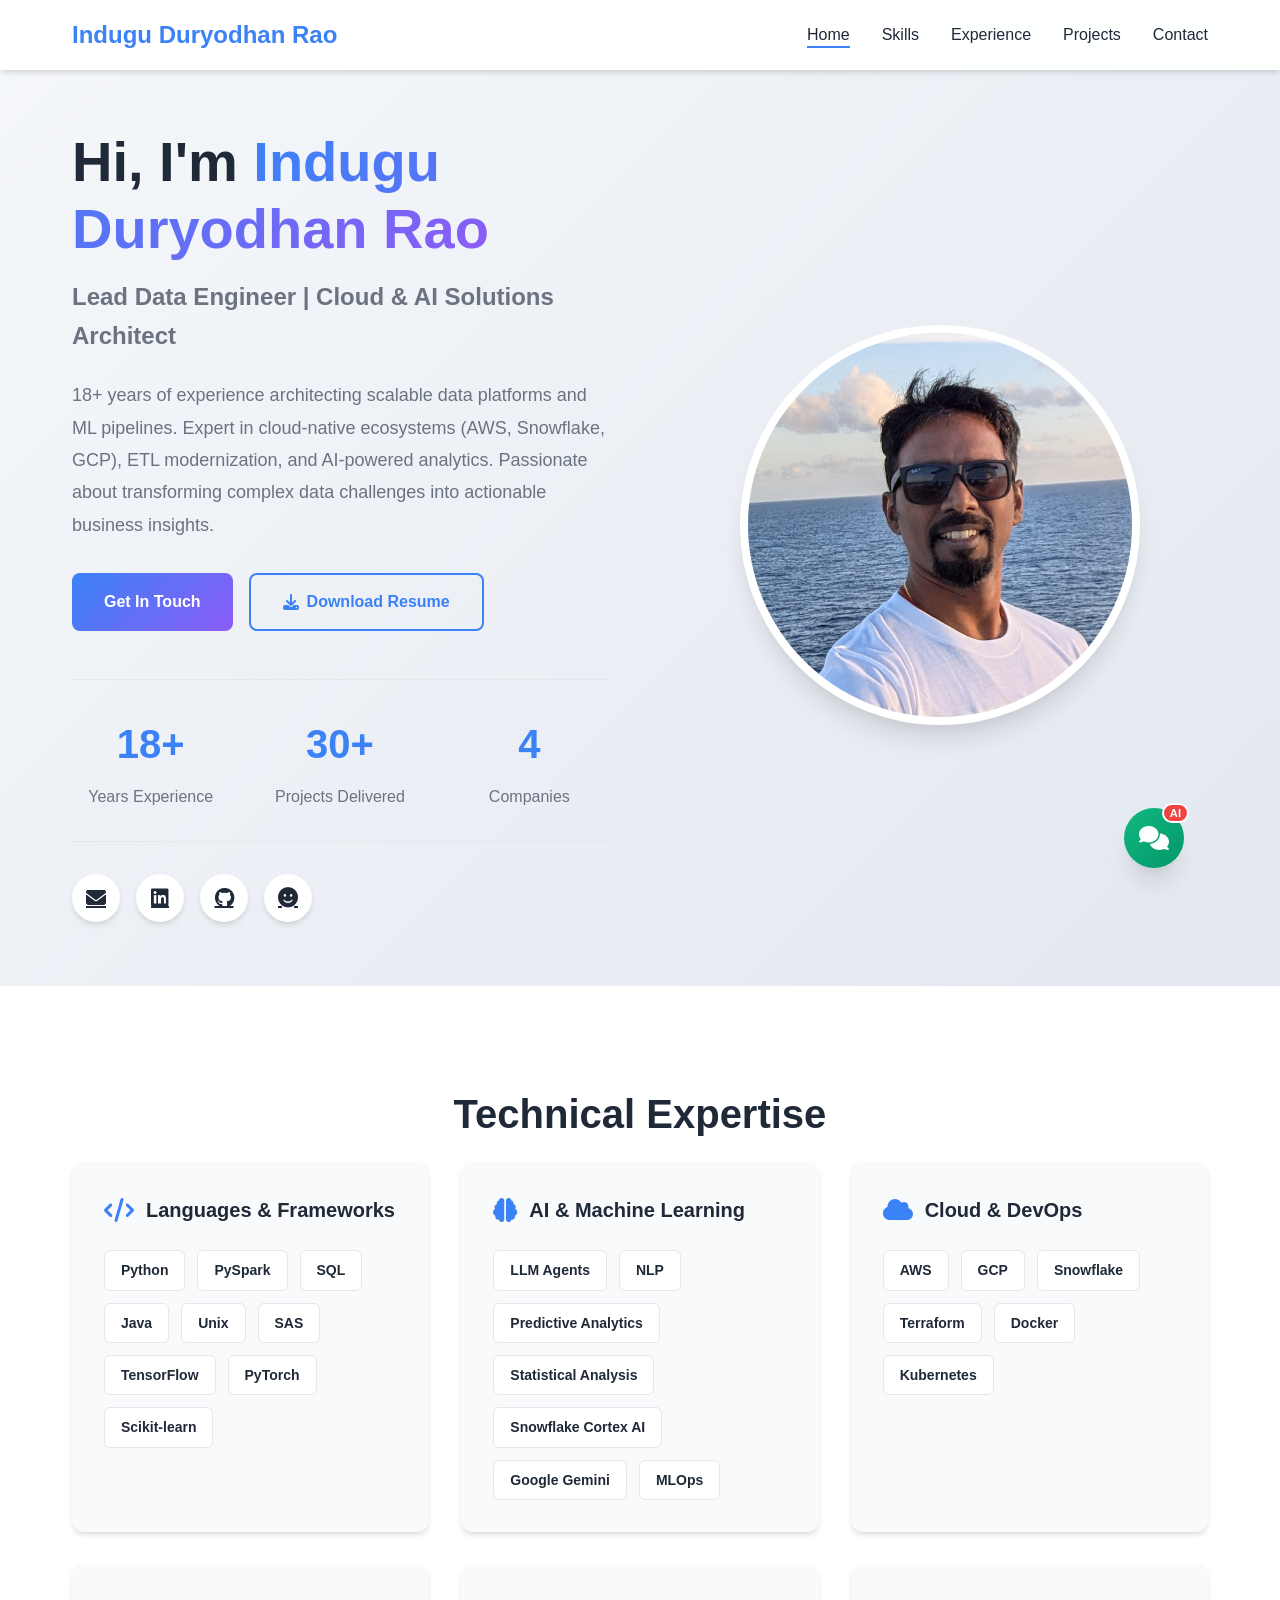
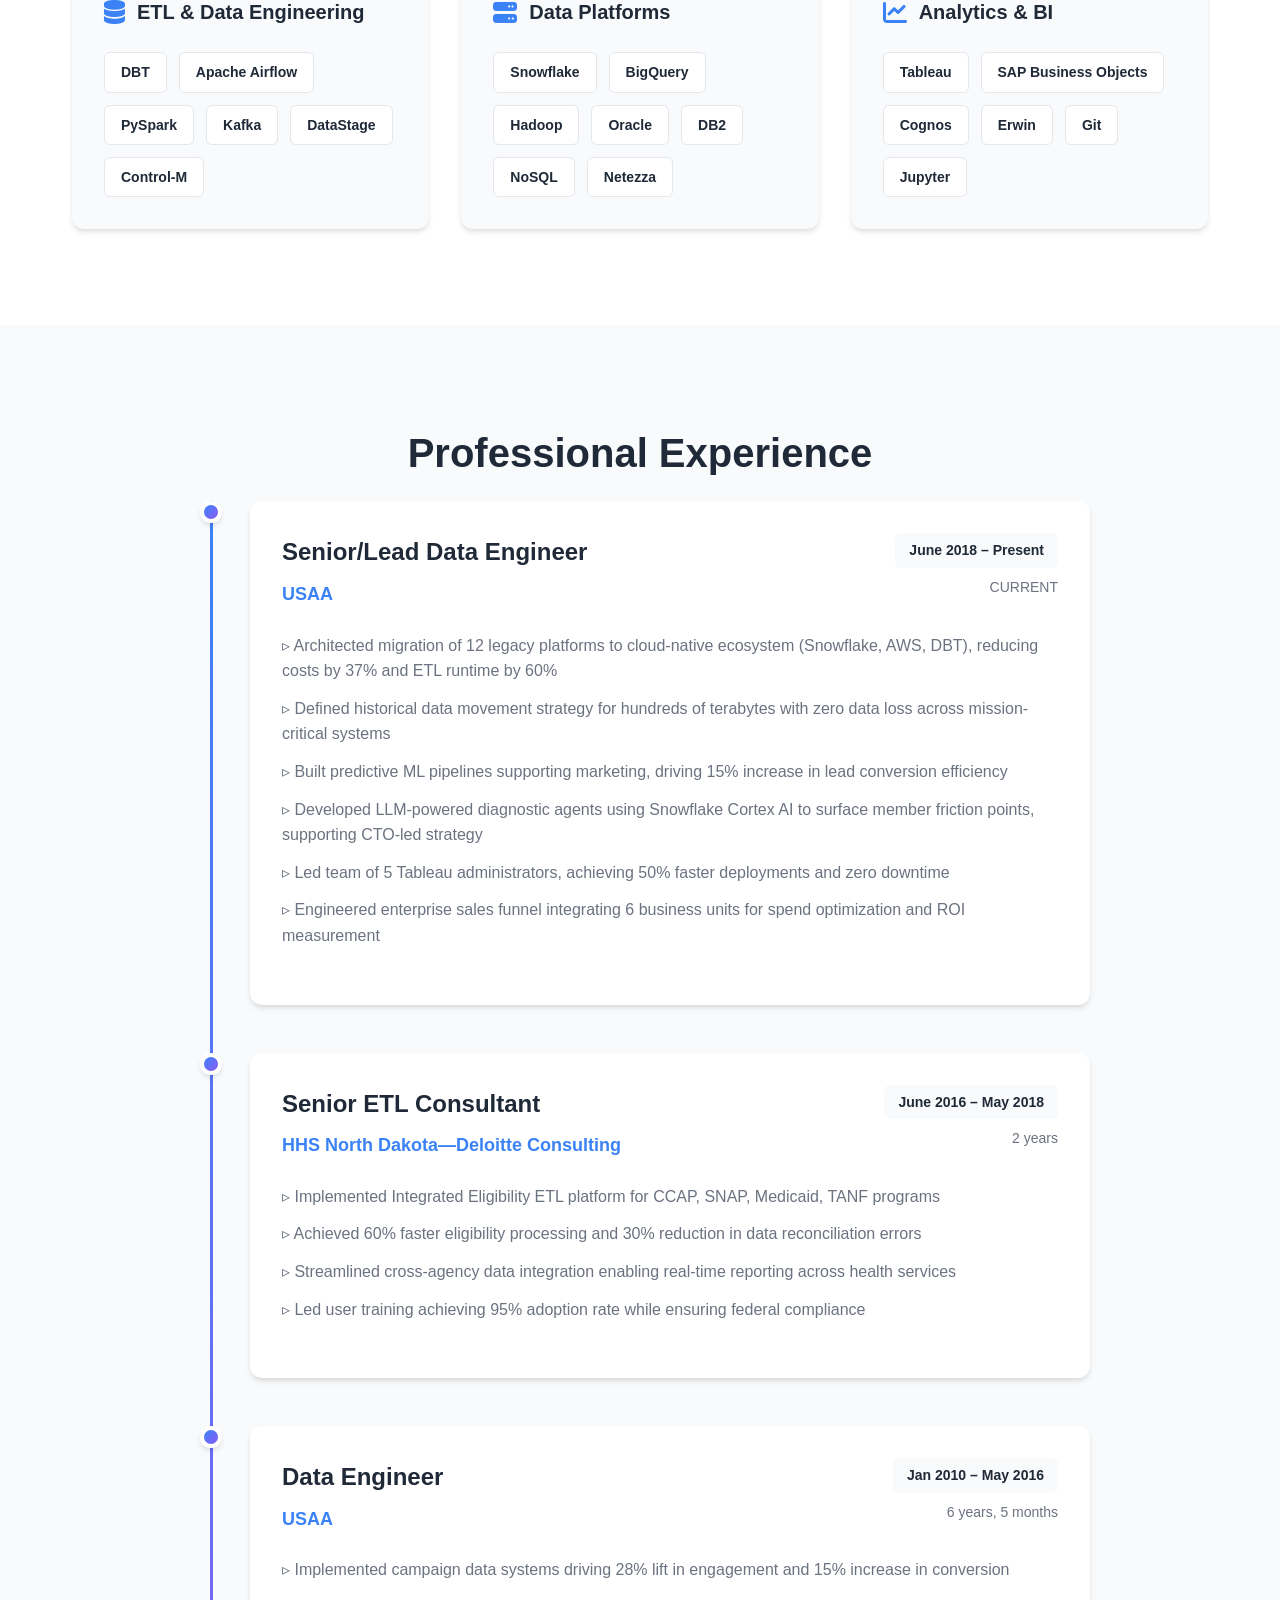
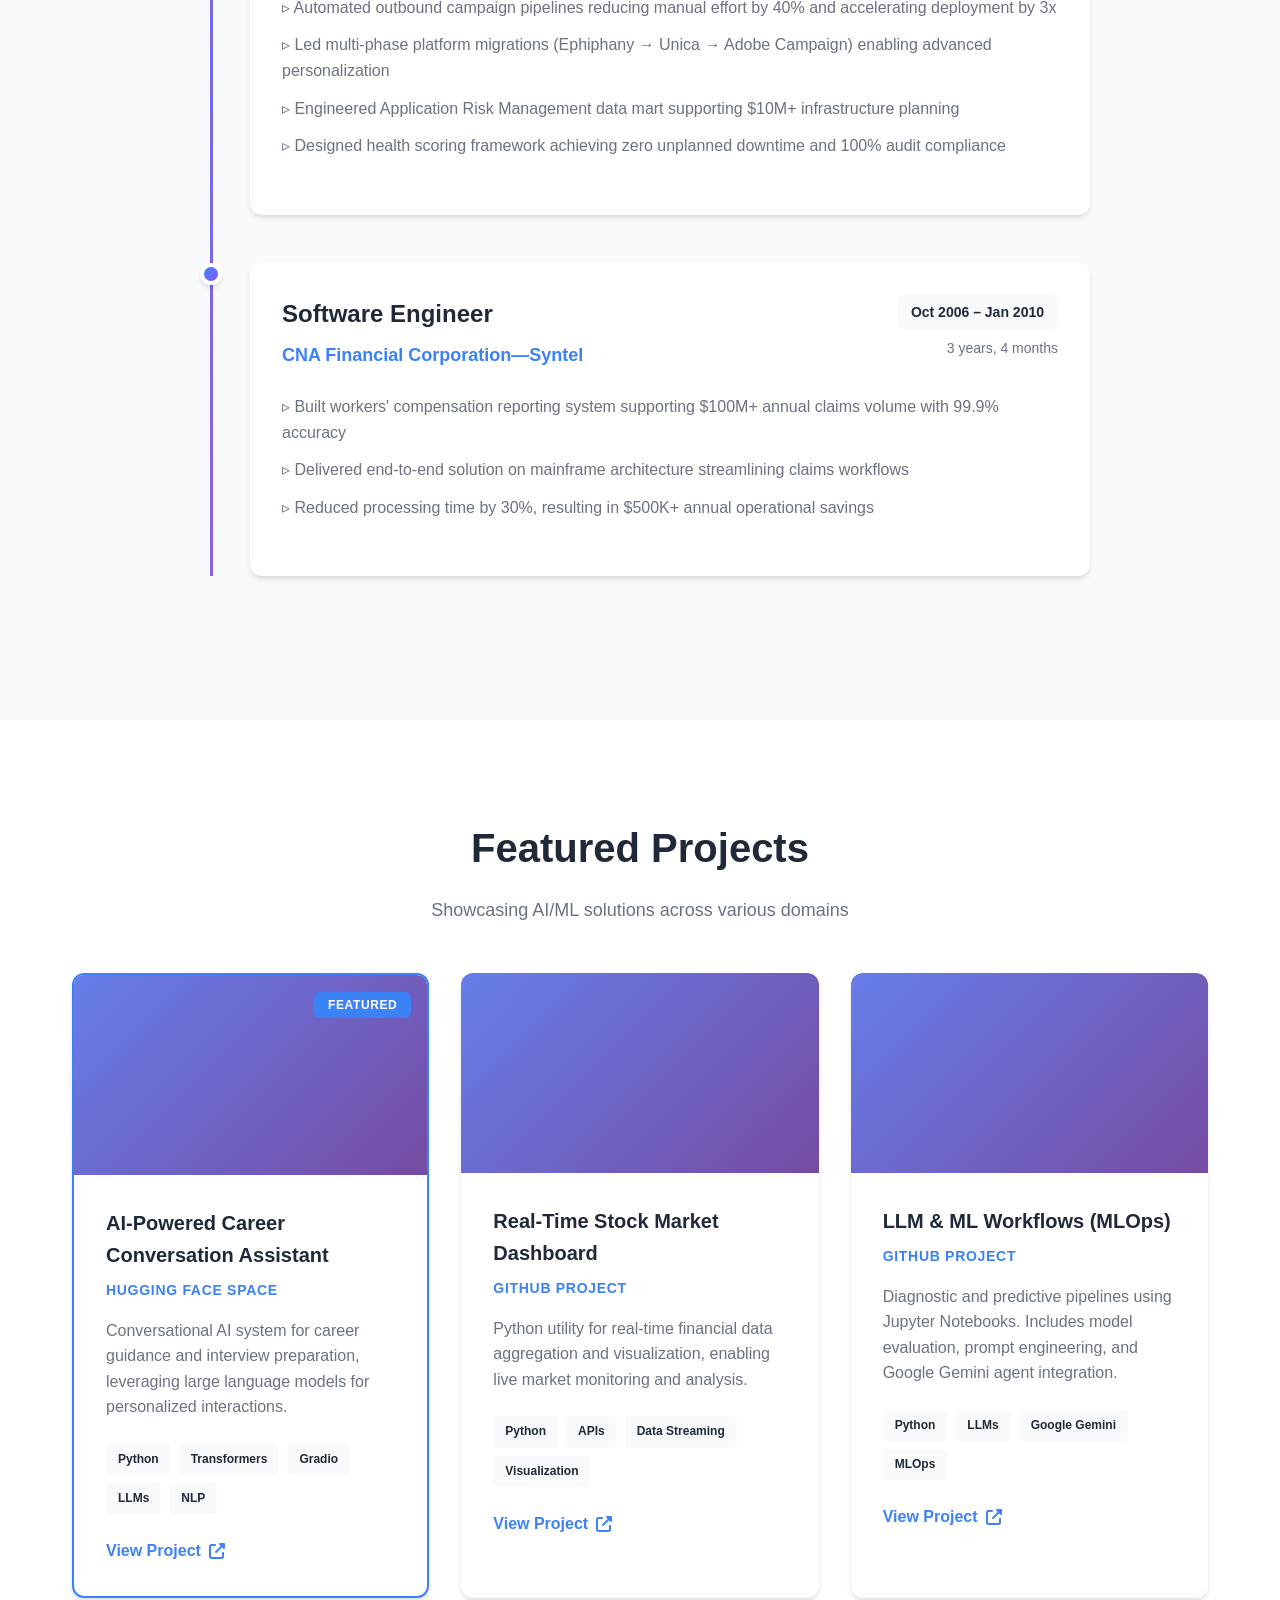
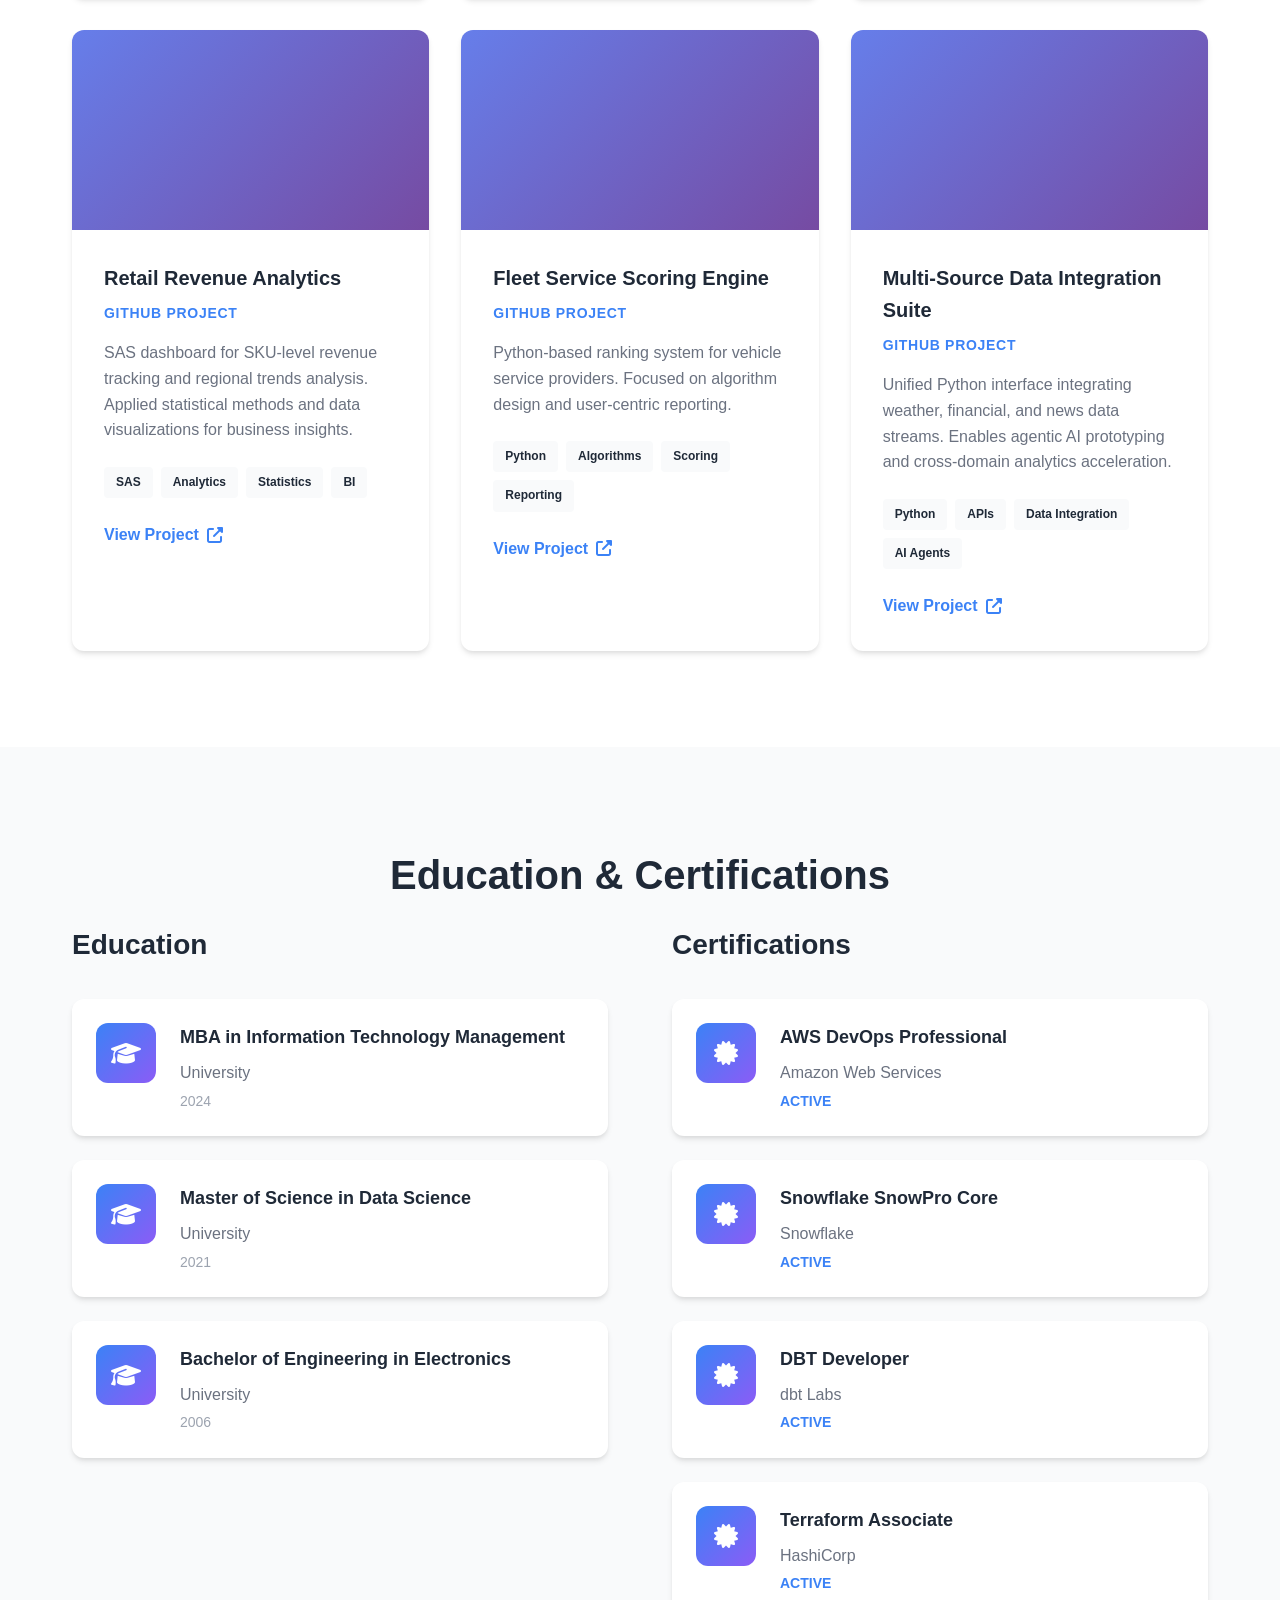
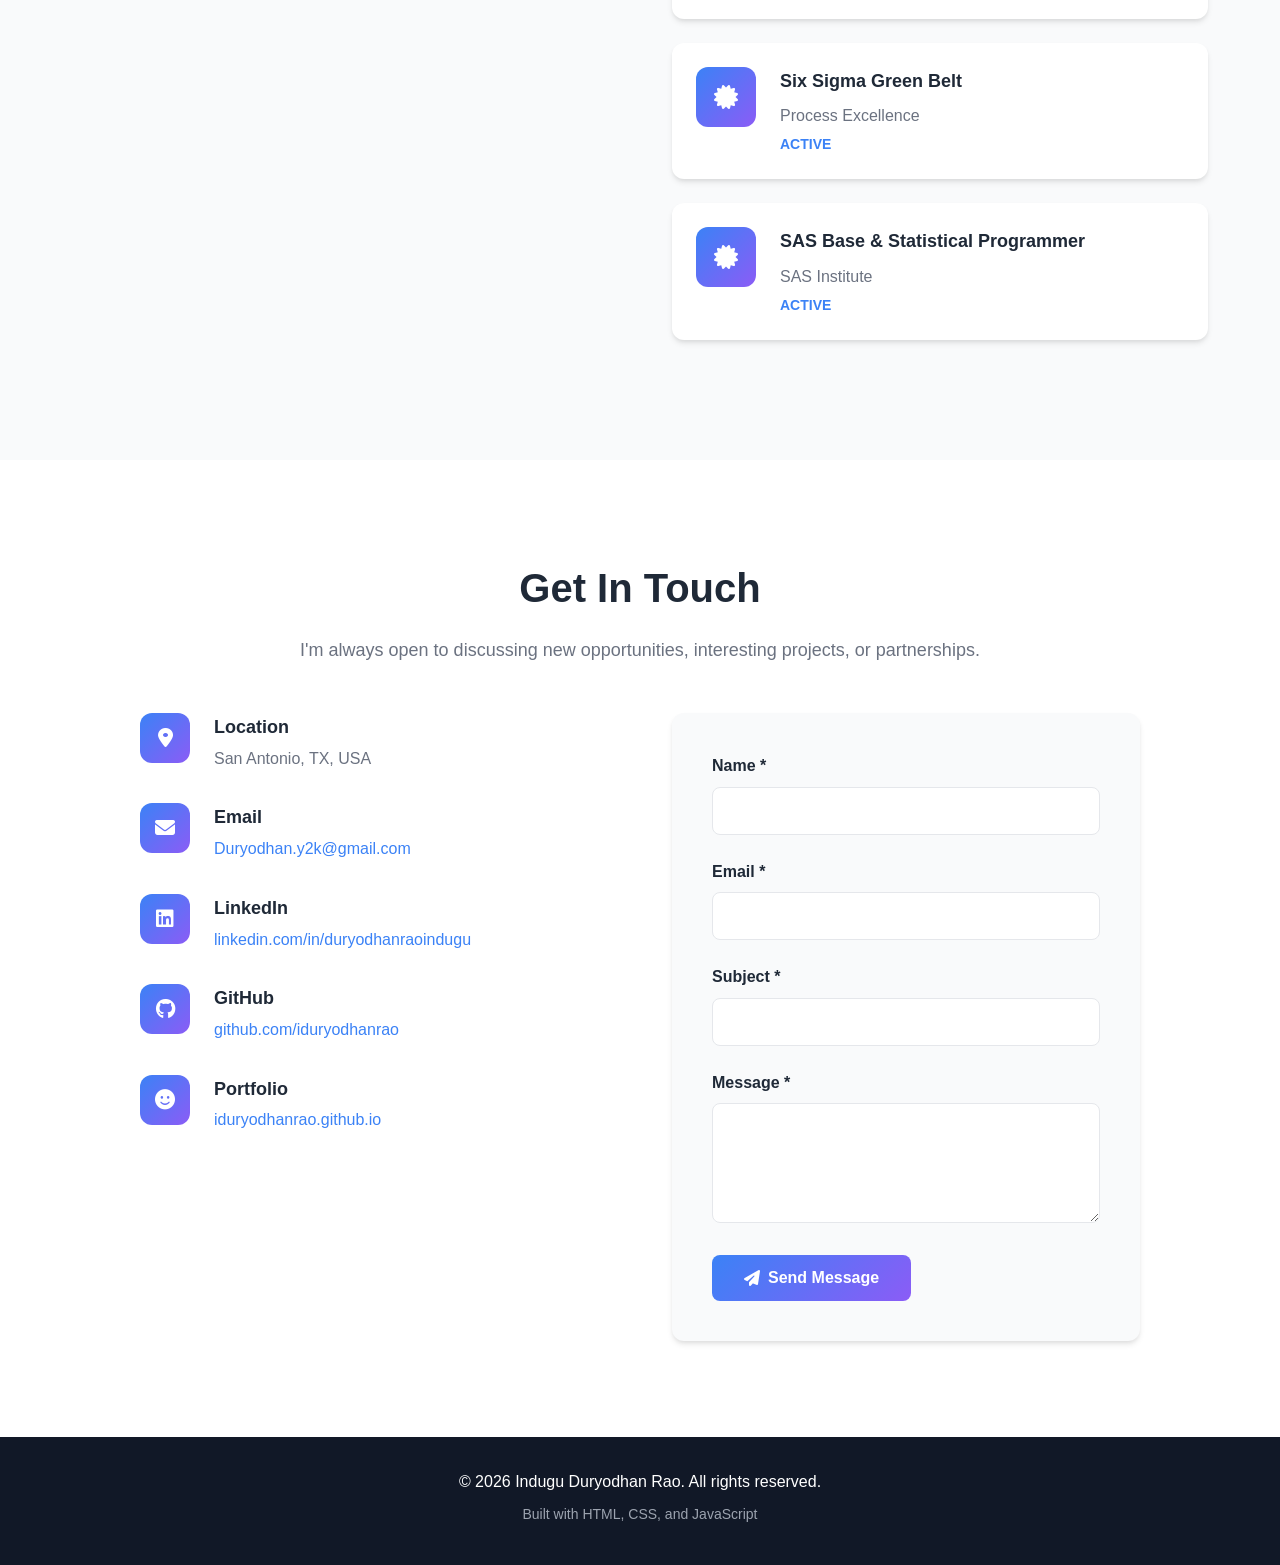
==== commit 03336fb6: "Add files via upload" ====
--- a/profile.html
+++ b/profile.html
@@ -35,7 +35,7 @@
                     <h1>Hi, I'm <span class="highlight">Indugu Duryodhan Rao</span></h1>
                     <h2 class="subtitle">Lead Data Engineer | Cloud & AI Solutions Architect</h2>
                     <p class="description">
-                        15+ years of experience architecting scalable data platforms and ML pipelines. 
+                        18+ years of experience architecting scalable data platforms and ML pipelines. 
                         Expert in cloud-native ecosystems (AWS, Snowflake, GCP), ETL modernization, and AI-powered analytics. 
                         Passionate about transforming complex data challenges into actionable business insights.
                     </p>
--- a/profile.css
+++ b/profile.css
@@ -19,6 +19,29 @@
     --shadow: 0 4px 6px -1px rgba(0, 0, 0, 0.1), 0 2px 4px -1px rgba(0, 0, 0, 0.06);
     --shadow-lg: 0 20px 25px -5px rgba(0, 0, 0, 0.1), 0 10px 10px -5px rgba(0, 0, 0, 0.04);
     --transition: all 0.3s ease;
+    --navbar-bg: rgba(255, 255, 255, 0.95);
+    --card-bg: #ffffff;
+    --hero-gradient-start: #f5f7fa;
+    --hero-gradient-end: #e3e8f0;
+}
+
+/* Dark Mode */
+@media (prefers-color-scheme: dark) {
+    :root {
+        --text-primary: #f9fafb;
+        --text-secondary: #d1d5db;
+        --text-light: #9ca3af;
+        --bg-primary: #0f172a;
+        --bg-secondary: #1e293b;
+        --bg-dark: #020617;
+        --border-color: #334155;
+        --shadow: 0 4px 6px -1px rgba(0, 0, 0, 0.3), 0 2px 4px -1px rgba(0, 0, 0, 0.2);
+        --shadow-lg: 0 20px 25px -5px rgba(0, 0, 0, 0.4), 0 10px 10px -5px rgba(0, 0, 0, 0.3);
+        --navbar-bg: rgba(15, 23, 42, 0.95);
+        --card-bg: #1e293b;
+        --hero-gradient-start: #1e293b;
+        --hero-gradient-end: #0f172a;
+    }
 }
 
 body {
@@ -27,6 +50,7 @@
     color: var(--text-primary);
     background-color: var(--bg-primary);
     overflow-x: hidden;
+    transition: background-color 0.3s ease, color 0.3s ease;
 }
 
 .container {
@@ -41,7 +65,7 @@
     top: 0;
     left: 0;
     right: 0;
-    background-color: rgba(255, 255, 255, 0.95);
+    background-color: var(--navbar-bg);
     backdrop-filter: blur(10px);
     box-shadow: var(--shadow);
     z-index: 1000;
@@ -115,7 +139,7 @@
     display: flex;
     align-items: center;
     padding: 8rem 0 4rem;
-    background: linear-gradient(135deg, #f5f7fa 0%, #e3e8f0 100%);
+    background: linear-gradient(135deg, var(--hero-gradient-start) 0%, var(--hero-gradient-end) 100%);
 }
 
 .hero-content {
@@ -259,7 +283,13 @@
     border-radius: 50%;
     overflow: hidden;
     box-shadow: var(--shadow-lg);
-    border: 8px solid white;
+    border: 8px solid var(--card-bg);
+}
+
+@media (prefers-color-scheme: dark) {
+    .image-wrapper {
+        border-color: var(--bg-secondary);
+    }
 }
 
 .image-wrapper img {
@@ -331,7 +361,7 @@
 }
 
 .skill-tag {
-    background-color: white;
+    background-color: var(--card-bg);
     color: var(--text-primary);
     padding: 0.5rem 1rem;
     border-radius: 6px;
@@ -389,7 +419,7 @@
 }
 
 .timeline-content {
-    background-color: white;
+    background-color: var(--card-bg);
     padding: 2rem;
     border-radius: 12px;
     box-shadow: var(--shadow);
@@ -495,7 +525,7 @@
 }
 
 .project-card {
-    background-color: white;
+    background-color: var(--card-bg);
     border-radius: 12px;
     overflow: hidden;
     box-shadow: var(--shadow);
@@ -630,7 +660,7 @@
 .certification-item {
     display: flex;
     gap: 1.5rem;
-    background-color: white;
+    background-color: var(--card-bg);
     padding: 1.5rem;
     border-radius: 12px;
     box-shadow: var(--shadow);
@@ -771,6 +801,8 @@
     font-family: inherit;
     font-size: 1rem;
     transition: var(--transition);
+    background-color: var(--card-bg);
+    color: var(--text-primary);
 }
 
 .form-group input:focus,
@@ -890,7 +922,7 @@
 }
 
 .chat-modal-content {
-    background: white;
+    background: var(--card-bg);
     border-radius: 16px;
     width: 100%;
     max-width: 900px;
@@ -945,7 +977,7 @@
 .chat-modal-body {
     flex: 1;
     overflow: hidden;
-    background: #f9fafb;
+    background: var(--bg-secondary);
 }
 
 .chat-modal-body iframe {
@@ -955,7 +987,7 @@
 .chat-modal-footer {
     padding: 1rem 1.5rem;
     border-top: 1px solid var(--border-color);
-    background: white;
+    background: var(--card-bg);
     border-radius: 0 0 16px 16px;
 }
 
@@ -1035,7 +1067,7 @@
         left: -100%;
         top: 70px;
         flex-direction: column;
-        background-color: white;
+        background-color: var(--card-bg);
         width: 100%;
         text-align: center;
         transition: 0.3s;
